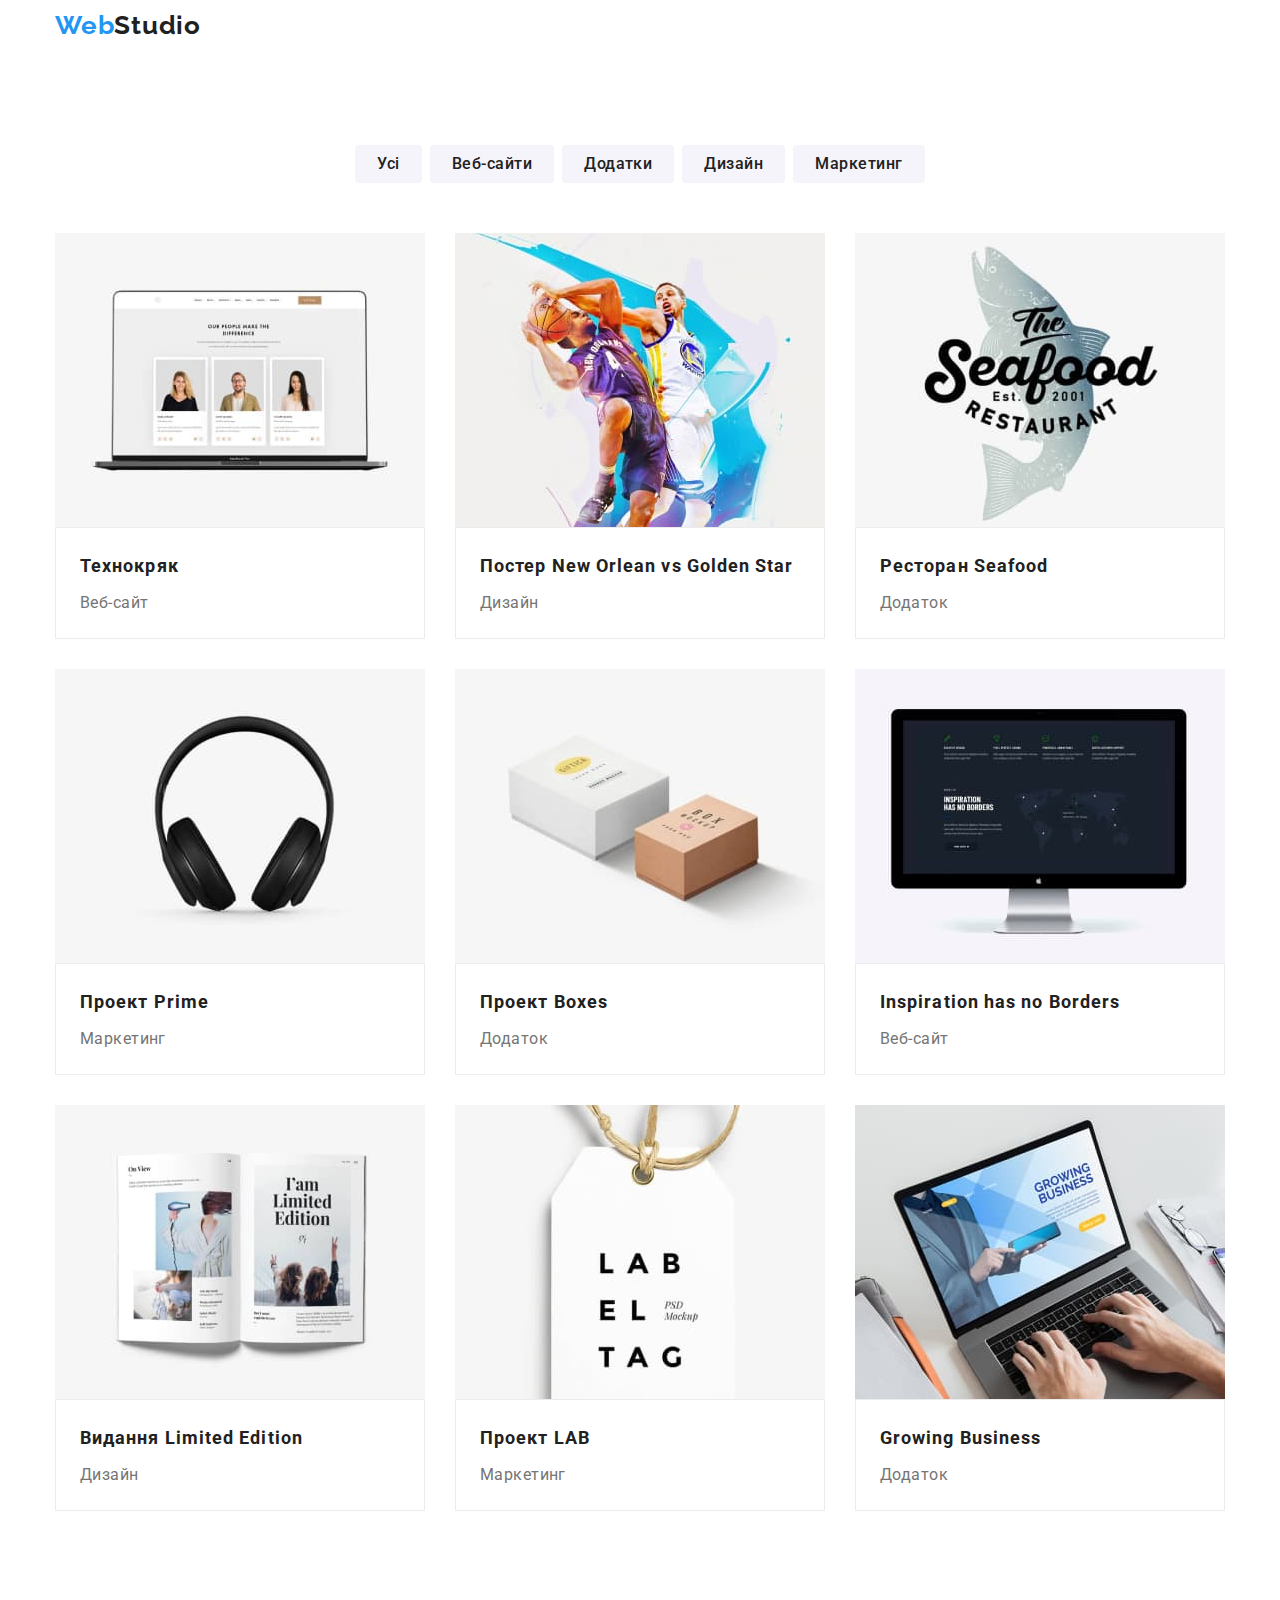
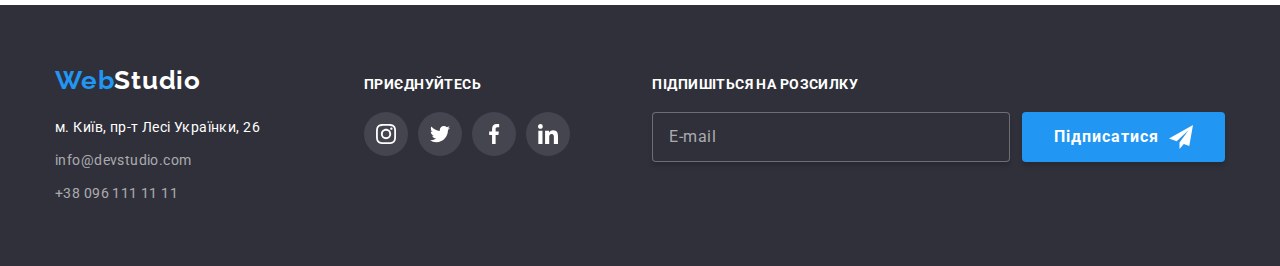
==== portfolio.html @ d9fe5621 "test" ====
<!DOCTYPE html>
<html lang="uk">
<head>
    <meta charset="UTF-8">
    <meta http-equiv="X-UA-Compatible" content="IE=edge">
    <meta name="viewport" content="width=device-width, initial-scale=1.0">
    <title>Портфоліо</title>
    <link rel="stylesheet" href="https://cdn.jsdelivr.net/npm/modern-normalize@1.1.0/modern-normalize.min.css">
    <link rel="preconnect" href="https://fonts.googleapis.com">
    <link rel="preconnect" href="https://fonts.gstatic.com" crossorigin>
    <link href="https://fonts.googleapis.com/css2?family=Raleway:wght@700&family=Roboto:wght@400;500;700;900&display=swap" rel="stylesheet">
    <link rel="stylesheet" href="./css/main.min.css">
</head>
<body>

    <!-- HEADER SECTION -->

    <header class="page-header">
        <div class="container page-header__container">
            <nav class="page-nav">
            
                <!-- logo -->
            
                <a href="./index.html" class="logo link"><span class="web-logo">Web</span>Studio</a>
            
                <!-- navigation menu list -->

                <ul class="menu list">
                    <li class="menu__item">
                        <a class="menu__link link" href="./index.html">Студія</a>
                    </li>
                    <li class="menu__item">
                        <a class="menu__link menu__link_current link" href="./portfolio.html">Портфоліо</a>
                    </li>
                    <li class="menu__item">
                        <a class="menu__link link"  href="#contacts">Контакти</a>
                    </li>
                </ul>
            </nav>

            <!-- navigation contact list -->

            <ul class="contacts list text">
                <li class="contacts__item">
                    <a class="contacts__link link" href="mailto:info@devstudio.com">
                        <svg aria-label="Конверт" class="icons-header" width="16px" height="12px">
                            <use href="./images/icons.svg#icon-envelope"></use>
                        </svg>
                        info@devstudio.com
                    </a>
                </li>
                <li class="contacts__item">
                    <a class="contacts__link link" href="tel:+380961111111">
                        <svg aria-label="Смартфон" class="icons-header" width="10px" height="16px">
                            <use href="./images/icons.svg#icon-smartphone"></use>
                        </svg>
                        +38 096 111 11 11
                    </a>
                </li>
            </ul>
        </div>
    </header>
    
    <!-- MAIN SECTION -->

    <main>

        <!-- portfolio section -->

        <section class="section">
            <div class="container">
                <h1 class="visually-hidden">Заголовок</h1>

                <!-- button navigation -->

                <ul class="filter-button-list list">
                    <li class="filter-button-item">
                        <button type="button" class="filter-button">Усі</button>
                    </li>
                    <li class="filter-button-item">
                        <button type="button" class="filter-button">Веб-сайти</button>
                    </li>
                    <li class="filter-button-item">
                        <button type="button" class="filter-button">Додатки</button>
                    </li>
                    <li class="filter-button-item">
                        <button type="button" class="filter-button">Дизайн</button>
                    </li>
                    <li class="filter-button-item">
                        <button type="button" class="filter-button">Маркетинг</button>
                    </li>
                </ul>

                <!-- project section -->

                <ul class="portfolio-card-list list">
                    <li class="portfolio-card__items">
                        <a href="#" class="portfolio-card__link link">     
                            <div class="portfolio__overlay">
                                <img
                                    src="./images/techno.jpg"
                                    alt="Відкритий ноутбук"
                                    width="370">
                                <p class="overlay__text">
                                    Ресурс пропонує комплексні пропозиції 
                                    з різним рівнем функціоналу та сервісів. 
                                    Все це дозволить відвідувачу отримати вичерпні 
                                    відомості про компанію чи приватну особу.
                                </p>
                            </div>
                            <div class="portfolio-card__info">
                                <h2 class="portfolio-card__title">Технокряк</h2>
                                <p class="portfolio-card__text">Веб-сайт</p>
                            </div>
                        </a>
                    </li>

                    <li class="portfolio-card__items">
                        <a href="#" class="portfolio-card__link link">
                            <div class="portfolio__overlay">
                                <img
                                    src="./images/two_players.jpg"
                                    alt="Два баскетболісти на постері"
                                    width="370">
                                <p class="overlay__text">
                                    Ресурс пропонує комплексні пропозиції 
                                    з різним рівнем функціоналу та сервісів. 
                                    Все це дозволить відвідувачу отримати вичерпні 
                                    відомості про компанію чи приватну особу.
                                </p>
                            </div>
                            <div class="portfolio-card__info">
                                <h2 class="portfolio-card__title">Постер New Orlean vs Golden Star</h2>
                                <p class="portfolio-card__text">Дизайн</p>
                            </div>
                        </a>
                    </li>

                    <li class="portfolio-card__items">
                        
                        <a href="#" class="portfolio-card__link link">
                            <div class="portfolio__overlay">
                                <img
                                    src="./images/seafood.jpg"
                                    alt="Логотип ресторану"
                                    width="370">
                                <p class="overlay__text">
                                    Ресурс пропонує комплексні пропозиції 
                                    з різним рівнем функціоналу та сервісів. 
                                    Все це дозволить відвідувачу отримати вичерпні 
                                    відомості про компанію чи приватну особу.
                                </p>
                            </div>
                            <div class="portfolio-card__info">
                                <h2 class="portfolio-card__title">Ресторан Seafood</h2>
                                <p class="portfolio-card__text">Додаток</p>
                            </div>
                        </a>
                    </li>

                    <li class="portfolio-card__items">
                        <a href="#" class="portfolio-card__link link">
                            <div class="portfolio__overlay">
                                <img
                                    src="./images/headphones.jpg"
                                    alt="Навушники"
                                    width="370">
                                <p class="overlay__text">
                                    Ресурс пропонує комплексні пропозиції 
                                    з різним рівнем функціоналу та сервісів. 
                                    Все це дозволить відвідувачу отримати вичерпні 
                                    відомості про компанію чи приватну особу.
                                </p>
                            </div>
                            <div class="portfolio-card__info">
                                <h2 class="portfolio-card__title">Проект Prime</h2>
                                <p class="portfolio-card__text">Маркетинг</p>
                            </div>
                        </a>
                    </li>

                    <li class="portfolio-card__items">
                        <a href="#" class="portfolio-card__link link">
                            <div class="portfolio__overlay">
                                <img
                                    src="./images/boxes.jpg"
                                    alt="Дві коробки"
                                    width="370">
                                <p class="overlay__text">
                                    Ресурс пропонує комплексні пропозиції 
                                    з різним рівнем функціоналу та сервісів. 
                                    Все це дозволить відвідувачу отримати вичерпні 
                                    відомості про компанію чи приватну особу.
                                </p>
                            </div>
                            <div class="portfolio-card__info">
                                <h2 class="portfolio-card__title">Проект Boxes</h2>
                                <p class="portfolio-card__text">Додаток</p>
                            </div>
                        </a>
                    </li>

                    <li class="portfolio-card__items">
                        <a href="#" class="portfolio-card__link link">
                            <div class="portfolio__overlay">
                                <img
                                    src="./images/display.jpg"
                                    alt="Монітор"
                                    width="370">
                                <p class="overlay__text">
                                    Ресурс пропонує комплексні пропозиції 
                                    з різним рівнем функціоналу та сервісів. 
                                    Все це дозволить відвідувачу отримати вичерпні 
                                    відомості про компанію чи приватну особу.
                                </p>
                            </div>
                            <div class="portfolio-card__info">
                                <h2 class="portfolio-card__title">Inspiration has no Borders</h2>
                                <p class="portfolio-card__text">Веб-сайт</p>                                
                            </div>
                        </a>
                    </li>

                    <li class="portfolio-card__items">
                        <a href="#" class="portfolio-card__link link">
                            <div class="portfolio__overlay">
                                <img
                                    src="./images/magazine.jpg"
                                    alt="Відкрити журнал"
                                    width="370">
                                <p class="overlay__text">
                                    Ресурс пропонує комплексні пропозиції 
                                    з різним рівнем функціоналу та сервісів. 
                                    Все це дозволить відвідувачу отримати вичерпні 
                                    відомості про компанію чи приватну особу.
                                </p>
                            </div>
                            <div class="portfolio-card__info">
                                <h2 class="portfolio-card__title">Видання Limited Edition</h2>
                                <p class="portfolio-card__text">Дизайн</p>
                            </div>
                        </a>
                    </li>

                    <li class="portfolio-card__items">
                        <a href="#" class="portfolio-card__link link">
                            <div class="portfolio__overlay">
                                <img
                                    src="./images/label.jpg"
                                    alt="Бирка"
                                    width="370">
                                <p class="overlay__text">
                                    Ресурс пропонує комплексні пропозиції 
                                    з різним рівнем функціоналу та сервісів. 
                                    Все це дозволить відвідувачу отримати вичерпні 
                                    відомості про компанію чи приватну особу.
                                </p>
                            </div>
                            <div class="portfolio-card__info">
                                <h2 class="portfolio-card__title">Проект LAB</h2>
                                <p class="portfolio-card__text">Маркетинг</p>
                            </div>
                        </a>
                    </li>

                    <li class="portfolio-card__items">
                        <a href="#" class="portfolio-card__link link">
                            <div class="portfolio__overlay">
                                <img
                                    src="./images/growing_business.jpg"
                                    alt="Користувач набирає щось на ноутбуці"
                                    width="370">
                                <p class="overlay__text">
                                    Ресурс пропонує комплексні пропозиції 
                                    з різним рівнем функціоналу та сервісів. 
                                    Все це дозволить відвідувачу отримати вичерпні 
                                    відомості про компанію чи приватну особу.
                                </p>
                            </div>
                            <div class="portfolio-card__info">
                                <h2 class="portfolio-card__title">Growing Business</h2>
                                <p class="portfolio-card__text">Додаток</p>
                            </div>
                        </a>
                    </li>
                </ul>
            </div>
        </section>
    </main>

    <!-- FOOTER SECTION -->

    <footer class="page-footer text">
        
        <div class="container footer-flex">
        
            <div class="footer-logo">
                    <a href="./index.html" class="logo link"><span class="web-logo">Web</span>Studio</a>

                    <address id="contacts" class="contacts-footer">
                        <ul class="contacts-footer__list list text">
                            <li class="contacts-footer__item">
                                <a class="contacts-footer__link link address" href="https://goo.gl/maps/CPtrU1FHBa2aNyZL9" target="_blank" >м. Київ, пр-т Лесі Українки, 26</a>
                            </li>
                            <li class="contacts-footer__item">
                                <a class="contacts-footer__link link mail" href="mailto:info@devstudio.com">info@devstudio.com</a>
                            </li>
                            <li class="contacts-footer__item">
                                <a class="contacts-footer__link link phone" href="tel:+380961111111">+38 096 111 11 11</a>
                            </li>
                        </ul>
                    </address>
            </div>

            <div class="footer-social-block"> 
                <p class="social-link__title">ПРИЄДНУЙТЕСЬ</p>
                <ul class="footer-social__list list">
                    <li class="footer-contact__item">
                        <a href="" class="footer-contact__link">
                            <svg aria-label="Посилання на інстаграм" class="footer-contact__icon" width="20px" height="20px">
                                <use href="./images/icons.svg#icon-instagram"></use>
                            </svg>
                        </a>
                    </li>
                    <li class="footer-contact__item">
                        <a href="" class="footer-contact__link">
                            <svg ari-label="Посилання на твітер" class="footer-contact__icon" width="20px" height="20px">
                                    <use href="./images/icons.svg#icon-twitter"></use>
                                </svg>
                        </a>
                    </li>
                    <li class="footer-contact__item">
                        <a href="" class="footer-contact__link">
                            <svg aria-label="Посилання на фейсбук" class="footer-contact__icon" width="20px" height="20px">
                                <use href="./images/icons.svg#icon-facebook"></use>
                            </svg>
                        </a>
                    </li>
                    <li class="footer-contact__item">
                        <a href="" class="footer-contact__link">
                            <svg aria-label="Посилання на лінкедін" class="footer-contact__icon" width="20px" height="20px">
                                <use href="./images/icons.svg#icon-linkedin"></use>
                            </svg>
                        </a>
                    </li>
                </ul>
            </div>

            <div class="footer-subscribe-block">
                <p class="subscribe__title">Підпишіться на розсилку</p>

                <form class="footer-form">
                    <label class="subscribe-field">
                        <input 
                            type="email"
                            placeholder="E-mail"
                            class="subscribe-form" 
                            name="user-email" required
                        />
                    </label>
                    <button type="submit" class="subscribe-button button">
                        Підписатися
                        <svg aria-label="Лист-літак для підписки" class="subscribe-letter-icon" width="24px" height="24px">
                            <use href="./images/icons.svg#icon-letter-plane"></use>
                        </svg>
                    </button>
                </form>

            </div>
        </div>
    </footer>
</body>
</html>
---- css/main.min.css ----
:root{--primary-font: "Roboto", sans-serif;--secondary-font: "Raleway", sans-serif;--primary-title-color: #212121;--primary-text-color: #757575;--accent-color: #2196F3;--accent-second-color: #188CE8;--primary-bgc-color: #fff;--primary-body-color: #000;--section-bcg-color: #2F303A;--portfolio-btn-grey-color: #F5F4FA;--footer-contacts-color: rgba(255, 255, 255, 0.6);--footer-elipse-color: rgba(255, 255, 255, 0.1);--primary-border: 1px solid #ECECEC;--fill-social-icon: #AFB1B8;--hero-bgc:#C4C4C4}.visually-hidden{position:absolute;white-space:nowrap;width:1px;height:1px;overflow:hidden;border:0;padding:0;clip:rect(0 0 0 0);clip-path:inset(50%);margin:-1px}h1,h2,h3,h4,h5,h6,p{margin-top:0;margin-bottom:0}ul{margin-top:0;margin-bottom:0;padding-left:0}*{box-sizing:border-box}.list{list-style:none;padding-left:0}.link{text-decoration:none}body{color:var(--primary-body-color);background-color:var(--primary-bgc-color);font-family:var(--primary-font);font-size:14px;letter-spacing:.03em}img{display:block;max-width:100%;height:auto}button{display:block;font-family:inherit;cursor:pointer;border:none;border-radius:4px}.section{padding-top:94px;padding-bottom:94px}.section-title{font-size:36px;font-weight:700;line-height:1.1666666667;color:var(--primary-title-color);text-align:center;margin-bottom:50px;letter-spacing:.03em}.section-list{display:flex;column-gap:30px}.container{padding-left:15px;padding-right:15px}@media screen and (min-width: 480px){.container{width:480px;margin-left:auto;margin-right:auto}}@media screen and (min-width: 768px){.container{width:768px}}@media screen and (min-width: 1200px){.container{width:1200px}}.modal{position:absolute;top:50%;left:50%;padding:40px;transform:translate(-50%, -50%);width:528px;height:581px;background:var(--primary-bgc-color);box-shadow:0px 1px 3px rgba(0,0,0,.12),0px 1px 1px rgba(0,0,0,.14),0px 2px 1px rgba(0,0,0,.2);border-radius:4px}.modal-submit-button{font-size:16px;font-weight:700;line-height:1.875;background-color:var(--accent-color);color:var(--primary-bgc-color);align-items:center;text-align:center;letter-spacing:.06em;padding:10px 52px;box-shadow:0px 4px 4px rgba(0,0,0,.15);border-radius:4px;transition-property:background-color,color;transition-duration:250ms;transition-timing-function:cubic-bezier(0.4, 0, 0.2, 1)}.modal-submit-button:hover,.modal-submit-button:focus,.modal-submit-button:active{background-color:var(--accent-second-color);color:var(--primary-bgc-color)}.modal-close-button{display:flex;align-items:center;justify-content:center;border-radius:50%;position:absolute;top:8px;right:8px;width:30px;height:30px;background-color:var(--primary-bgc-color);border:1px solid rgba(0,0,0,.1);padding:0}.modal-close__icon{transition-property:fill;transition-duration:250ms;transition-timing-function:cubic-bezier(0.4, 0, 0.2, 1)}.modal-close__icon:hover,.modal-close__icon:focus{fill:var(--accent-color)}.modal-form{display:flex;flex-direction:column}.modal-form-title{font-size:20px;font-weight:700;line-height:1.15;text-align:center;letter-spacing:.03em;color:var(--primary-title-color);margin-bottom:12px}.form-field__input{width:100%;height:40px;border:1px solid rgba(33,33,33,.2);border-radius:4px;padding-left:42px;transition-property:border-color;transition-duration:250ms;transition-timing-function:cubic-bezier(0.4, 0, 0.2, 1)}.form-field__input:focus{outline:none;border-color:var(--accent-color)}.form-block{margin-bottom:10px}.comment-block{margin-bottom:20px}.comment-field__input{padding:12px 16px;width:100%;height:120px;border:1px solid rgba(33,33,33,.2);border-radius:4px;transition-property:border-color;transition-duration:250ms;transition-timing-function:cubic-bezier(0.4, 0, 0.2, 1);resize:none}.comment-field__input::placeholder{font-size:12px;font-weight:400;line-height:1.1666666667;letter-spacing:.01em;color:rgba(117,117,117,.5)}.comment-field__input:focus{outline:none;border-color:var(--accent-color)}.form-field__title{font-size:12px;font-weight:400;line-height:1.1666666667;display:block;margin-bottom:4px;letter-spacing:.01em;color:var(--primary-text-color)}.form-field__icon{position:absolute;top:50%;left:12px;transform:translateY(-50%);color:var(--primary-title-color);transition-duration:250ms;transition-timing-function:cubic-bezier(0.4, 0, 0.2, 1)}.form-field__input:focus+.form-field__icon{fill:var(--accent-color)}.checkbox-block{display:flex;align-items:center;margin-bottom:30px;justify-content:center}.modal-form__field{display:block;position:relative;transition-property:fill;transition-duration:250ms;transition-timing-function:cubic-bezier(0.4, 0, 0.2, 1)}.checkbox-active{border:2px solid var(--primary-title-color);border-radius:3px;cursor:pointer;fill:rgba(0,0,0,0);margin-right:7px}.checkbox-form__area:focus+.checkbox-active{box-shadow:0 0 0 1px var(--primary-body-color);transition-duration:250ms;transition-timing-function:cubic-bezier(0.4, 0, 0.2, 1)}.checkbox-form__area:checked+.checkbox-active .checkbox-active__icon{display:block}.checkbox-form__area:checked+.checkbox-active{border:none}.checkbox-active__icon{display:none}.modal-rules__link{color:var(--accent-color)}.modal-rules__text{font-size:14px;font-weight:400;line-height:1.7142857143;letter-spacing:.03em;color:var(--primary-text-color)}.logo{font-size:26px;font-weight:700;line-height:1.1923076923;font-family:var(--secondary-font);letter-spacing:.03em;margin-right:93px;color:var(--primary-title-color)}.web-logo{color:var(--accent-color)}.footer-logo{margin-right:70px}.backdrop{position:fixed;top:0;left:0;z-index:100;width:100%;height:100%;background-color:rgba(0,0,0,.2);transition-property:opacity,visibility;transition-duration:250ms;transition-timing-function:cubic-bezier(0.4, 0, 0.2, 1)}.backdrop.is-hidden{opacity:0;visibility:hidden;pointer-events:none}.subscribe__title{font-size:14px;font-weight:700;line-height:1.1428571429;letter-spacing:.03em;text-transform:uppercase;margin-bottom:20px}.footer-form{display:flex;align-items:center;justify-content:center;gap:12px}.subscribe-form{width:358px;height:50px;padding-left:16px;color:var(--footer-contacts-color);background-color:var(--section-bcg-color);border:1px solid rgba(255,255,255,.3);border-radius:4px;box-shadow:0px 4px 4px 0px rgba(0,0,0,.15);transition-property:border-color;transition-duration:250ms;transition-timing-function:cubic-bezier(0.4, 0, 0.2, 1)}.subscribe-form::placeholder{font-weight:400;font-size:16px;line-height:20px;letter-spacing:.03em;color:var(--footer-contacts-color)}.subscribe-form:focus{outline:none;border-color:var(--accent-color)}.subscribe-button{font-size:16px;font-weight:700;line-height:1.875;display:flex;align-items:center;justify-content:center;gap:10px;background-color:var(--accent-color);color:var(--primary-bgc-color);align-items:center;text-align:center;letter-spacing:.06em;padding:10px 32px;box-shadow:0px 4px 4px rgba(0,0,0,.15);border-radius:4px;transition-property:background-color,color;transition-duration:250ms;transition-timing-function:cubic-bezier(0.4, 0, 0.2, 1)}.subscribe-button:hover,.subscribe-button:focus,.subscribe-button:active{background-color:var(--accent-second-color);color:var(--primary-bgc-color)}.mobile-menu{position:fixed;top:0;left:0;z-index:100;width:100%;height:100%;background-color:var(--primary-bgc-color);opacity:0;visibility:hidden;pointer-events:none;transition-property:opacity,visibility;transition-duration:250ms;transition-timing-function:cubic-bezier(0.4, 0, 0.2, 1)}.mobile-menu__container{position:relative;padding-left:40px}.mobile-menu-nav{padding-top:48px}.mobile-menu-nav__link{font-size:40px;font-weight:500;line-height:1.175;letter-spacing:.02em;color:var(--primary-title-color)}.mobile-menu-nav__link:hover,.mobile-menu-nav__link:focus{color:var(--accent-color)}.mobile-menu-nav__item{margin-bottom:32px}.mobile-menu-nav__item:last-child{margin-bottom:0}.mobile-menu.is-open{opacity:1;visibility:visible;pointer-events:auto}.mobile-menu__close-button{position:absolute;right:15px;top:10px;border:0;background-color:rgba(0,0,0,0);line-height:0;padding:0}.mobile-menu__close-icon{fill: var(--accent-color);}.mobile-menu__close-icon:hover,.mobile-menu__close-icon:focus{color:var(--accent-color)}.page-header{padding:10px 0 10px 0}.menu{display:none}.contacts{display:none}.mobile-menu-button{border:none;background-color:rgba(0,0,0,0);padding:0;line-height:0}.page-header__container{display:flex;justify-content:space-between;align-items:center}.hero{background-color:var(--hero-bgc);padding-top:200px;padding-bottom:200px;background-image:linear-gradient(rgba(47, 48, 58, 0.4), rgba(47, 48, 58, 0.4)),url(../images/background-image-hero.jpg);background-size:cover;max-width:1600px;height:600px;margin:0 auto;background-position:center}.hero-title{font-size:44px;font-weight:900;line-height:1.3636363636;color:var(--primary-bgc-color);text-align:center;letter-spacing:.06em;text-transform:uppercase;margin-bottom:30px;width:696px;margin-left:auto;margin-right:auto}.button-studio{font-size:16px;font-weight:700;line-height:1.875;background-color:var(--accent-color);color:var(--primary-bgc-color);align-items:center;text-align:center;letter-spacing:.06em;padding:10px 32px;transition-property:background-color,color;transition-duration:250ms;transition-timing-function:cubic-bezier(0.4, 0, 0.2, 1)}.button-studio:hover,.button-studio:focus,.button-studio:active{background-color:var(--accent-second-color);color:var(--primary-bgc-color)}.advanteges__block{display:flex;justify-content:center;align-items:center;height:120px;width:100%;background-color:var(--portfolio-btn-grey-color);border-radius:4px;margin-bottom:30px}.advanteges-list{display:flex}.advanteges-list .advanteges__title{font-size:14px;font-weight:700;line-height:1.1428571429;column-gap:30px;color:var(--primary-title-color);text-transform:uppercase;margin-bottom:10px}.advanteges-list .advanteges__text{color:var(--primary-text-color);line-height:1.71}.advanteges-list__items{flex-basis:calc((100% - 90px)/4)}.advanteges-list__items:not(:last-child){margin-right:30px}.advanteges__icon{width:70px;height:70px}.team{background-color:var(--portfolio-btn-grey-color)}.team__card{background-color:var(--primary-bgc-color);box-shadow:0px 1px 3px rgba(0,0,0,.12),0px 1px 1px rgba(0,0,0,.14),0px 2px 1px rgba(0,0,0,.2);border-radius:0px 0px 4px 4px}.team__name{font-size:16px;font-weight:500;line-height:1.1875;color:var(--primary-title-color);text-align:center;margin-bottom:10px}.team__position{font-size:16px;font-weight:400;line-height:1.1875;color:var(--primary-text-color);text-align:center;margin-bottom:16px}.team__info{padding-top:30px;padding-bottom:30px}.social-list__icon{fill:currentColor}.social-list{display:flex;justify-content:center;align-items:center;column-gap:10px}.social-list__link{display:flex;justify-content:center;align-items:center;width:44px;height:44px;border-radius:50%;color:var(--fill-social-icon);transition-property:background-color,color;transition-duration:250ms;transition-timing-function:cubic-bezier(0.4, 0, 0.2, 1)}.social-list__link:hover,.social-list__link:focus{background-color:var(--accent-color);color:var(--primary-bgc-color)}.client-list{display:flex;justify-content:center;align-items:center;column-gap:30px}.client__link{display:flex;justify-content:center;align-items:center;border:1px solid currentColor;width:170px;height:92px;border-radius:4px;color:var(--fill-social-icon);transition-property:color;transition-duration:250ms;transition-timing-function:cubic-bezier(0.4, 0, 0.2, 1)}.client__link:hover,.client__link:focus{color:var(--accent-color)}.client__icon{fill:currentColor}.page-footer{padding-top:60px;padding-bottom:60px}.page-footer,.page-footer .link{background-color:var(--section-bcg-color);color:var(--primary-bgc-color);font-style:normal;flex-direction:column;transition-property:color;transition-duration:250ms;transition-timing-function:cubic-bezier(0.4, 0, 0.2, 1)}.page-footer .contacts-footer__link.mail,.page-footer .contacts-footer__link.phone,.page-footer .link .contacts-footer__link.mail,.page-footer .link .contacts-footer__link.phone{color:var(--footer-contacts-color)}.contacts-footer__list .link:hover,.contacts-footer__list .link:focus{color:var(--accent-color)}.contacts-footer__item{font-family:var(--primary-font);font-size:14px;line-height:1.71}.contacts-footer__item:not(:last-child){margin-bottom:9px}.contacts-footer{margin-top:20px}.footer-social__list{display:flex;column-gap:10px}.footer-contact__link{display:flex;justify-content:center;align-items:center;width:44px;height:44px;border-radius:50%;background-color:var(--footer-elipse-color);color:var(--primary-bgc-color);transition-property:background-color;transition-duration:250ms;transition-timing-function:cubic-bezier(0.4, 0, 0.2, 1)}.footer-contact__link:hover,.footer-contact__link:focus{background-color:var(--accent-color)}.footer-contact__icon{fill:currentColor}.footer-flex{display:flex;align-items:baseline}.footer-social-block{margin-right:auto}.social-link__title{font-size:14px;font-weight:700;line-height:1.1428571429;margin-bottom:20px}.portfolio-card-list{display:flex;flex-wrap:wrap;gap:30px}.portfolio-card-list .portfolio-card__title{font-size:18px;font-weight:700;line-height:2;color:var(--primary-title-color);letter-spacing:.06em;margin-bottom:4px}.portfolio-card-list .portfolio-card__text{color:var(--primary-text-color);font-size:16px;line-height:1.87}.portfolio-card__info{padding:20px 24px;border:var(--primary-border);border-top:2 solid rgba(0,0,0,0)}.portfolio-card__link{display:block}.portfolio-card__link:hover,.portfolio-card__link:focus{box-shadow:0px 1px 1px rgba(0,0,0,.12),0px 4px 4px rgba(0,0,0,.06),1px 4px 6px rgba(0,0,0,.16)}.portfolio-card__link:hover .overlay__text,.portfolio-card__link:focus .overlay__text{transform:translate(0%)}.portfolio-card__link:hover .portfolio__overlay,.portfolio-card__link:focus .portfolio__overlay{box-shadow:0px 4px 4px rgba(0,0,0,.25)}.portfolio__overlay{position:relative;overflow:hidden}.overlay__text{font-size:18px;font-weight:400;line-height:1.5555555556;position:absolute;left:0;top:0;width:100%;height:100%;background-color:rgba(33,150,243,.9);color:var(--primary-bgc-color);letter-spacing:.03em;padding:63px 24px;overflow:auto;transform:translateY(100%);transition-property:transform,box-shadow;transition-duration:250ms;transition-timing-function:cubic-bezier(0.4, 0, 0.2, 1)}.filter-button{font-size:16px;font-weight:500;line-height:1.625;background-color:var(--portfolio-btn-grey-color);color:var(--primary-title-color);text-align:center;letter-spacing:.03em;padding:6px 22px;transition-property:color,background-color,box-shadow;transition-duration:250ms;transition-timing-function:cubic-bezier(0.4, 0, 0.2, 1)}.filter-button:hover,.filter-button:focus{color:var(--primary-bgc-color);background-color:var(--accent-second-color);box-shadow:0px 3px 1px rgba(0,0,0,.1),0px 1px 2px rgba(0,0,0,.08),0px 2px 2px rgba(0,0,0,.12)}.filter-button-list{display:flex;justify-content:center;margin-bottom:50px}.filter-button-item{margin-right:8px}.filter-button-item:last-child{margin-right:0}.services{padding-bottom:94px}.services-block{position:relative}.services-block__overlay{font-size:14px;font-weight:700;line-height:1.1428571429;display:flex;align-items:center;justify-content:center;position:absolute;bottom:0;width:100%;height:70px;text-transform:uppercase;color:var(--primary-bgc-color);background-color:rgba(47,48,58,.8)}/*# sourceMappingURL=main.min.css.map */
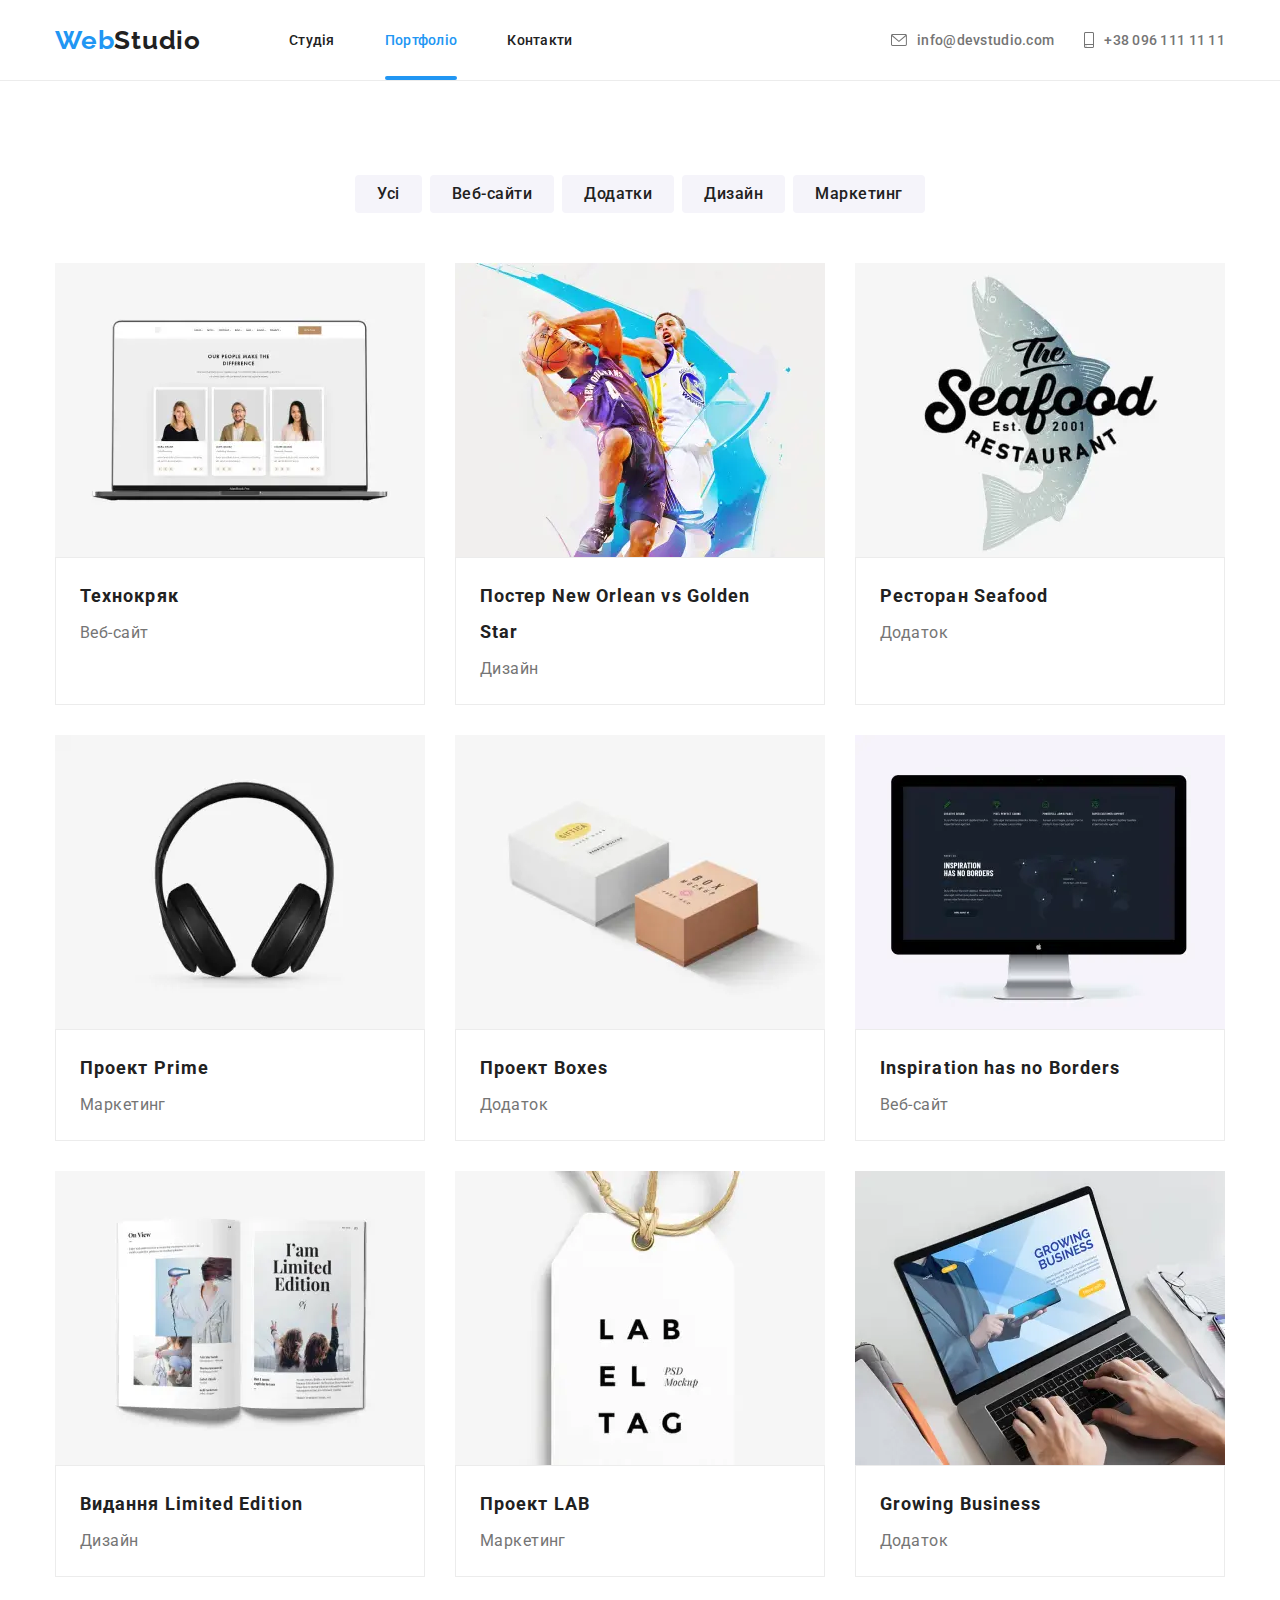
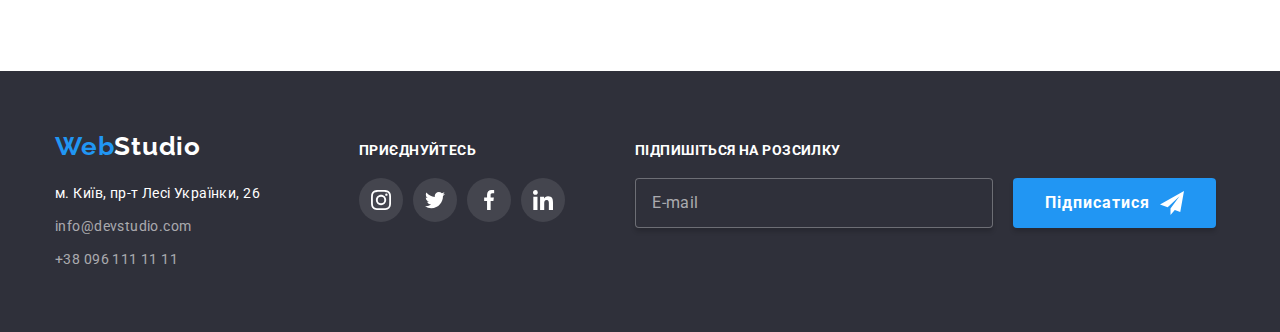
==== commit a006c953: "hw-08" ====
--- a/portfolio.html
+++ b/portfolio.html
@@ -37,6 +37,12 @@
                     </li>
                 </ul>
             </nav>
+
+            <button type="button" class="mobile-menu-button" data-menu-open>
+                <svg aria-label="Кнопка випадаючого меню" class="mobile-menu-button__icon" width="40px" height="40px">
+                    <use href="./images/icons.svg#icon-burger-menu"></use>
+                </svg>
+            </button>
 
             <!-- navigation contact list -->
 
@@ -59,6 +65,56 @@
                 </li>
             </ul>
         </div>
+
+        <div class="mobile-menu" data-menu>
+            <div class="container mobile-menu__container">
+                <button class="mobile-menu__close-button" data-menu-close>
+                    <svg aria-label="Кнопка закриття меню" class="mobile-menu__close-icon" width="40px" height="40px">
+                        <use href="./images/icons.svg#icon-close"></use>
+                    </svg>
+                </button>
+                <div class="mobile-menu-nav">
+                    <ul class="mobile-menu-nav__list list">
+                        <li class="mobile-menu-nav__item">
+                            <a class="mobile-menu-nav__link link" href="./index.html">Студія</a>
+                        </li>
+                        <li class="mobile-menu-nav__item">
+                            <a class="mobile-menu-nav__link link" href="./portfolio.html">Портфоліо</a>
+                        </li>
+                        <li class="mobile-menu-nav__item">
+                            <a class=" mobile-menu-nav__link link" href="#contacts">Контакти</a>
+                        </li>
+                    </ul>
+                </div>
+                <div class="mobile-menu-contacts">
+                    <ul class="mobile-menu-contacts__list list">
+                        <li class="mobile-menu-contacts__item">
+                            <a class="mobile-menu-contacts__phone link" href="tel:+380961111111">+38 096 111 11 11</a>
+                        </li>
+                        <li class="mobile-menu-contacts__item">
+                            <a class=" mobile-menu-contacts__mail link" href="mailto:info@devstudio.com">info@devstudio.com</a>
+                        </li>
+                    </ul>
+                </div>
+                <div class="mobile-menu-social">
+                    <ul class="mobile-menu-social__list list">
+                        <li class="mobile-menu-social__item">
+                            <a href="" class="mobile-menu-social__link link line">Instagram</a>
+                        </li>
+                        <li class="mobile-menu-social__item">
+                            <a href="" class="mobile-menu-social__link link line">Twitter</a>
+                        </li>
+                        <li class="mobile-menu-social__item">
+                            <a href="" class="mobile-menu-social__link link line">Facebook</a>
+                        </li>
+                        <li class="mobile-menu-social__item">
+                            <a href="" class="mobile-menu-social__link link">LinkedIn</a>
+                        </li>
+                    </ul>
+                </div>
+            </div>
+        </div>
+
     </header>
     
     <!-- MAIN SECTION -->
@@ -97,10 +153,40 @@
                     <li class="portfolio-card__items">
                         <a href="#" class="portfolio-card__link link">     
                             <div class="portfolio__overlay">
-                                <img
-                                    src="./images/techno.jpg"
-                                    alt="Відкритий ноутбук"
-                                    width="370">
+                                <picture>
+                                    <source
+                                        srcset="./images/desktop-images/techno-desktop.webp 1x, ././images/desktop-images/techno-desktop@2x.webp 2x"
+                                        media="(min-width: 1200px)"
+                                        type="image/webp"
+                                    />
+                                    <source
+                                        srcset="./images/desktop-images/techno-desktop.jpg 1x, ././images/desktop-images/techno-desktop@2x.jpg 2x"
+                                        media="(min-width: 1200px)"
+                                    />
+
+                                    <source
+                                        srcset="./images/tablet-images/techno-tablet.webp 1x, ././images/tablet-images/techno-tablet@2x.webp 2x"
+                                        media="(min-width: 768px)"
+                                        type="image/webp"
+                                    />
+                                    <source
+                                        srcset="./images/tablet-images/techno-tablet.jpg 1x, ././images/tablet-images/techno-tablet@2x.jpg 2x"
+                                        media="(min-width: 768px)"
+                                    />
+
+                                    <source
+                                        srcset="./images/mobile-images/techno-mobile.webp 1x, ././images/mobile-images/techno-mobile@2x.webp 2x"
+                                        media="(max-width: 767px)"
+                                        type="image/webp"
+                                    />
+                                    <source
+                                        srcset="./images/mobile-images/techno-mobile.jpg 1x, ././images/mobile-images/techno-mobile@2x.jpg 2x"
+                                        media="(max-width: 767px)"
+                                    />
+
+                                    <img src="./images/techno.jpg" alt="Відкритий ноутбук" />    
+                                </picture>
+
                                 <p class="overlay__text">
                                     Ресурс пропонує комплексні пропозиції 
                                     з різним рівнем функціоналу та сервісів. 
@@ -118,10 +204,40 @@
                     <li class="portfolio-card__items">
                         <a href="#" class="portfolio-card__link link">
                             <div class="portfolio__overlay">
-                                <img
-                                    src="./images/two_players.jpg"
-                                    alt="Два баскетболісти на постері"
-                                    width="370">
+                                <picture>
+                                    <source
+                                        srcset="./images/desktop-images/two_players-desktop.webp 1x, ././images/desktop-images/two_players-desktop@2x.webp 2x"
+                                        media="(min-width: 1200px)"
+                                        type="image/webp"
+                                    />
+                                    <source
+                                        srcset="./images/desktop-images/two_players-desktop.jpg 1x, ././images/desktop-images/two_players-desktop@2x.jpg 2x"
+                                        media="(min-width: 1200px)"
+                                    />
+
+                                    <source
+                                        srcset="./images/tablet-images/two_players-tablet.webp 1x, ././images/tablet-images/two_players-tablet@2x.webp 2x"
+                                        media="(min-width: 768px)"
+                                        type="image/webp"
+                                    />
+                                    <source
+                                        srcset="./images/tablet-images/two_players-tablet.jpg 1x, ././images/tablet-images/two_players-tablet@2x.jpg 2x"
+                                        media="(min-width: 768px)"
+                                    />
+
+                                    <source
+                                        srcset="./images/mobile-images/two_players-mobile.webp 1x, ././images/mobile-images/two_players-mobile@2x.webp 2x"
+                                        media="(max-width: 767px)"
+                                        type="image/webp"
+                                    />
+                                    <source
+                                        srcset="./images/mobile-images/two_players-mobile.jpg 1x, ././images/mobile-images/two_players-mobile@2x.jpg 2x"
+                                        media="(max-width: 767px)"
+                                    />
+
+                                    <img src="./images/two_players.jpg" alt="Два баскетболісти на постері" />    
+                                </picture>
+                                
                                 <p class="overlay__text">
                                     Ресурс пропонує комплексні пропозиції 
                                     з різним рівнем функціоналу та сервісів. 
@@ -140,10 +256,40 @@
                         
                         <a href="#" class="portfolio-card__link link">
                             <div class="portfolio__overlay">
-                                <img
-                                    src="./images/seafood.jpg"
-                                    alt="Логотип ресторану"
-                                    width="370">
+                                <picture>
+                                    <source
+                                        srcset="./images/desktop-images/seafood-desktop.webp 1x, ././images/desktop-images/seafood-desktop@2x.webp 2x"
+                                        media="(min-width: 1200px)"
+                                        type="image/webp"
+                                    />
+                                    <source
+                                        srcset="./images/desktop-images/seafood-desktop.jpg 1x, ././images/desktop-images/seafood-desktop@2x.jpg 2x"
+                                        media="(min-width: 1200px)"
+                                    />
+
+                                    <source
+                                        srcset="./images/tablet-images/seafood-tablet.webp 1x, ././images/tablet-images/seafood-tablet@2x.webp 2x"
+                                        media="(min-width: 768px)"
+                                        type="image/webp"
+                                    />
+                                    <source
+                                        srcset="./images/tablet-images/seafood-tablet.jpg 1x, ././images/tablet-images/seafood-tablet@2x.jpg 2x"
+                                        media="(min-width: 768px)"
+                                    />
+
+                                    <source
+                                        srcset="./images/mobile-images/seafood-mobile.webp 1x, ././images/mobile-images/seafood-mobile@2x.webp 2x"
+                                        media="(max-width: 767px)"
+                                        type="image/webp"
+                                    />
+                                    <source
+                                        srcset="./images/mobile-images/seafood-mobile.jpg 1x, ././images/mobile-images/seafood-mobile@2x.jpg 2x"
+                                        media="(max-width: 767px)"
+                                    />
+
+                                    <img src="./images/seafood.jpg" alt="Логотип ресторану" />    
+                                </picture>
+
                                 <p class="overlay__text">
                                     Ресурс пропонує комплексні пропозиції 
                                     з різним рівнем функціоналу та сервісів. 
@@ -161,10 +307,40 @@
                     <li class="portfolio-card__items">
                         <a href="#" class="portfolio-card__link link">
                             <div class="portfolio__overlay">
-                                <img
-                                    src="./images/headphones.jpg"
-                                    alt="Навушники"
-                                    width="370">
+                                <picture>
+                                    <source
+                                        srcset="./images/desktop-images/headphones-desktop.webp 1x, ././images/desktop-images/headphones-desktop@2x.webp 2x"
+                                        media="(min-width: 1200px)"
+                                        type="image/webp"
+                                    />
+                                    <source
+                                        srcset="./images/desktop-images/headphones-desktop.jpg 1x, ././images/desktop-images/headphones-desktop@2x.jpg 2x"
+                                        media="(min-width: 1200px)"
+                                    />
+
+                                    <source
+                                        srcset="./images/tablet-images/headphones-tablet.webp 1x, ././images/tablet-images/headphones-tablet@2x.webp 2x"
+                                        media="(min-width: 768px)"
+                                        type="image/webp"
+                                    />
+                                    <source
+                                        srcset="./images/tablet-images/headphones-tablet.jpg 1x, ././images/tablet-images/headphones-tablet@2x.jpg 2x"
+                                        media="(min-width: 768px)"
+                                    />
+
+                                    <source
+                                        srcset="./images/mobile-images/headphones-mobile.webp 1x, ././images/mobile-images/headphones-mobile@2x.webp 2x"
+                                        media="(max-width: 767px)"
+                                        type="image/webp"
+                                    />
+                                    <source
+                                        srcset="./images/mobile-images/headphones-mobile.jpg 1x, ././images/mobile-images/headphones-mobile@2x.jpg 2x"
+                                        media="(max-width: 767px)"
+                                    />
+
+                                    <img src="./images/headphones.jpg" alt="Навушники" />    
+                                </picture>
+
                                 <p class="overlay__text">
                                     Ресурс пропонує комплексні пропозиції 
                                     з різним рівнем функціоналу та сервісів. 
@@ -182,10 +358,40 @@
                     <li class="portfolio-card__items">
                         <a href="#" class="portfolio-card__link link">
                             <div class="portfolio__overlay">
-                                <img
-                                    src="./images/boxes.jpg"
-                                    alt="Дві коробки"
-                                    width="370">
+                                <picture>
+                                    <source
+                                        srcset="./images/desktop-images/boxes-desktop.webp 1x, ././images/desktop-images/boxes-desktop@2x.webp 2x"
+                                        media="(min-width: 1200px)"
+                                        type="image/webp"
+                                    />
+                                    <source
+                                        srcset="./images/desktop-images/boxes-desktop.jpg 1x, ././images/desktop-images/boxes-desktop@2x.jpg 2x"
+                                        media="(min-width: 1200px)"
+                                    />
+
+                                    <source
+                                        srcset="./images/tablet-images/boxes-tablet.webp 1x, ././images/tablet-images/boxes-tablet@2x.webp 2x"
+                                        media="(min-width: 768px)"
+                                        type="image/webp"
+                                    />
+                                    <source
+                                        srcset="./images/tablet-images/boxes-tablet.jpg 1x, ././images/tablet-images/boxes-tablet@2x.jpg 2x"
+                                        media="(min-width: 768px)"
+                                    />
+
+                                    <source
+                                        srcset="./images/mobile-images/boxes-mobile.webp 1x, ././images/mobile-images/boxes-mobile@2x.webp 2x"
+                                        media="(max-width: 767px)"
+                                        type="image/webp"
+                                    />
+                                    <source
+                                        srcset="./images/mobile-images/boxes-mobile.jpg 1x, ././images/mobile-images/boxes-mobile@2x.jpg 2x"
+                                        media="(max-width: 767px)"
+                                    />
+
+                                    <img src="./images/boxes.jpg" alt="Дві коробки" />    
+                                </picture>
+
                                 <p class="overlay__text">
                                     Ресурс пропонує комплексні пропозиції 
                                     з різним рівнем функціоналу та сервісів. 
@@ -203,10 +409,40 @@
                     <li class="portfolio-card__items">
                         <a href="#" class="portfolio-card__link link">
                             <div class="portfolio__overlay">
-                                <img
-                                    src="./images/display.jpg"
-                                    alt="Монітор"
-                                    width="370">
+                                <picture>
+                                    <source
+                                        srcset="./images/desktop-images/display-desktop.webp 1x, ././images/desktop-images/display-desktop@2x.webp 2x"
+                                        media="(min-width: 1200px)"
+                                        type="image/webp"
+                                    />
+                                    <source
+                                        srcset="./images/desktop-images/display-desktop.jpg 1x, ././images/desktop-images/display-desktop@2x.jpg 2x"
+                                        media="(min-width: 1200px)"
+                                    />
+
+                                    <source
+                                        srcset="./images/tablet-images/display-tablet.webp 1x, ././images/tablet-images/display-tablet@2x.webp 2x"
+                                        media="(min-width: 768px)"
+                                        type="image/webp"
+                                    />
+                                    <source
+                                        srcset="./images/tablet-images/display-tablet.jpg 1x, ././images/tablet-images/display-tablet@2x.jpg 2x"
+                                        media="(min-width: 768px)"
+                                    />
+
+                                    <source
+                                        srcset="./images/mobile-images/display-mobile.webp 1x, ././images/mobile-images/display-mobile@2x.webp 2x"
+                                        media="(max-width: 767px)"
+                                        type="image/webp"
+                                    />
+                                    <source
+                                        srcset="./images/mobile-images/display-mobile.jpg 1x, ././images/mobile-images/display-mobile@2x.jpg 2x"
+                                        media="(max-width: 767px)"
+                                    />
+
+                                    <img src="./images/display.jpg" alt="Монітор" />    
+                                </picture>
+
                                 <p class="overlay__text">
                                     Ресурс пропонує комплексні пропозиції 
                                     з різним рівнем функціоналу та сервісів. 
@@ -224,10 +460,40 @@
                     <li class="portfolio-card__items">
                         <a href="#" class="portfolio-card__link link">
                             <div class="portfolio__overlay">
-                                <img
-                                    src="./images/magazine.jpg"
-                                    alt="Відкрити журнал"
-                                    width="370">
+                                <picture>
+                                    <source
+                                        srcset="./images/desktop-images/magazine-desktop.webp 1x, ././images/desktop-images/magazine-desktop@2x.webp 2x"
+                                        media="(min-width: 1200px)"
+                                        type="image/webp"
+                                    />
+                                    <source
+                                        srcset="./images/desktop-images/magazine-desktop.jpg 1x, ././images/desktop-images/magazine-desktop@2x.jpg 2x"
+                                        media="(min-width: 1200px)"
+                                    />
+
+                                    <source
+                                        srcset="./images/tablet-images/magazine-tablet.webp 1x, ././images/tablet-images/magazine-tablet@2x.webp 2x"
+                                        media="(min-width: 768px)"
+                                        type="image/webp"
+                                    />
+                                    <source
+                                        srcset="./images/tablet-images/magazine-tablet.jpg 1x, ././images/tablet-images/magazine-tablet@2x.jpg 2x"
+                                        media="(min-width: 768px)"
+                                    />
+
+                                    <source
+                                        srcset="./images/mobile-images/magazine-mobile.webp 1x, ././images/mobile-images/magazine-mobile@2x.webp 2x"
+                                        media="(max-width: 767px)"
+                                        type="image/webp"
+                                    />
+                                    <source
+                                        srcset="./images/mobile-images/magazine-mobile.jpg 1x, ././images/mobile-images/magazine-mobile@2x.jpg 2x"
+                                        media="(max-width: 767px)"
+                                    />
+
+                                    <img src="./images/magazine.jpg" alt="Відкритий журнал" />    
+                                </picture>
+
                                 <p class="overlay__text">
                                     Ресурс пропонує комплексні пропозиції 
                                     з різним рівнем функціоналу та сервісів. 
@@ -245,10 +511,40 @@
                     <li class="portfolio-card__items">
                         <a href="#" class="portfolio-card__link link">
                             <div class="portfolio__overlay">
-                                <img
-                                    src="./images/label.jpg"
-                                    alt="Бирка"
-                                    width="370">
+                                <picture>
+                                    <source
+                                        srcset="./images/desktop-images/label-desktop.webp 1x, ././images/desktop-images/label-desktop@2x.webp 2x"
+                                        media="(min-width: 1200px)"
+                                        type="image/webp"
+                                    />
+                                    <source
+                                        srcset="./images/desktop-images/label-desktop.jpg 1x, ././images/desktop-images/label-desktop@2x.jpg 2x"
+                                        media="(min-width: 1200px)"
+                                    />
+
+                                    <source
+                                        srcset="./images/tablet-images/label-tablet.webp 1x, ././images/tablet-images/label-tablet@2x.webp 2x"
+                                        media="(min-width: 768px)"
+                                        type="image/webp"
+                                    />
+                                    <source
+                                        srcset="./images/tablet-images/label-tablet.jpg 1x, ././images/tablet-images/label-tablet@2x.jpg 2x"
+                                        media="(min-width: 768px)"
+                                    />
+
+                                    <source
+                                        srcset="./images/mobile-images/label-mobile.webp 1x, ././images/mobile-images/label-mobile@2x.webp 2x"
+                                        media="(max-width: 767px)"
+                                        type="image/webp"
+                                    />
+                                    <source
+                                        srcset="./images/mobile-images/label-mobile.jpg 1x, ././images/mobile-images/label-mobile@2x.jpg 2x"
+                                        media="(max-width: 767px)"
+                                    />
+
+                                    <img src="./images/label.jpg" alt="Бирка" />    
+                                </picture>
+
                                 <p class="overlay__text">
                                     Ресурс пропонує комплексні пропозиції 
                                     з різним рівнем функціоналу та сервісів. 
@@ -266,10 +562,40 @@
                     <li class="portfolio-card__items">
                         <a href="#" class="portfolio-card__link link">
                             <div class="portfolio__overlay">
-                                <img
-                                    src="./images/growing_business.jpg"
-                                    alt="Користувач набирає щось на ноутбуці"
-                                    width="370">
+                                <picture>
+                                    <source
+                                        srcset="./images/desktop-images/growing_business-desktop.webp 1x, ././images/desktop-images/growing_business-desktop@2x.webp 2x"
+                                        media="(min-width: 1200px)"
+                                        type="image/webp"
+                                    />
+                                    <source
+                                        srcset="./images/desktop-images/growing_business-desktop.jpg 1x, ././images/desktop-images/growing_business-desktop@2x.jpg 2x"
+                                        media="(min-width: 1200px)"
+                                    />
+
+                                    <source
+                                        srcset="./images/tablet-images/growing_business-tablet.webp 1x, ././images/tablet-images/growing_business-tablet@2x.webp 2x"
+                                        media="(min-width: 768px)"
+                                        type="image/webp"
+                                    />
+                                    <source
+                                        srcset="./images/tablet-images/growing_business-tablet.jpg 1x, ././images/tablet-images/growing_business-tablet@2x.jpg 2x"
+                                        media="(min-width: 768px)"
+                                    />
+
+                                    <source
+                                        srcset="./images/mobile-images/growing_business-mobile.webp 1x, ././images/mobile-images/growing_business-mobile@2x.webp 2x"
+                                        media="(max-width: 767px)"
+                                        type="image/webp"
+                                    />
+                                    <source
+                                        srcset="./images/mobile-images/growing_business-mobile.jpg 1x, ././images/mobile-images/growing_business-mobile@2x.jpg 2x"
+                                        media="(max-width: 767px)"
+                                    />
+
+                                    <img src="./images/growing_busgrowing_business.jpg" alt="Користувач набирає щось на ноутбуці" />    
+                                </picture>
+
                                 <p class="overlay__text">
                                     Ресурс пропонує комплексні пропозиції 
                                     з різним рівнем функціоналу та сервісів. 
@@ -369,5 +695,6 @@
             </div>
         </div>
     </footer>
+    <script src="./js/menu.js"></script>
 </body>
 </html>--- a/css/main.min.css
+++ b/css/main.min.css
@@ -1 +1 @@
-:root{--primary-font: "Roboto", sans-serif;--secondary-font: "Raleway", sans-serif;--primary-title-color: #212121;--primary-text-color: #757575;--accent-color: #2196F3;--accent-second-color: #188CE8;--primary-bgc-color: #fff;--primary-body-color: #000;--section-bcg-color: #2F303A;--portfolio-btn-grey-color: #F5F4FA;--footer-contacts-color: rgba(255, 255, 255, 0.6);--footer-elipse-color: rgba(255, 255, 255, 0.1);--primary-border: 1px solid #ECECEC;--fill-social-icon: #AFB1B8;--hero-bgc:#C4C4C4}.visually-hidden{position:absolute;white-space:nowrap;width:1px;height:1px;overflow:hidden;border:0;padding:0;clip:rect(0 0 0 0);clip-path:inset(50%);margin:-1px}h1,h2,h3,h4,h5,h6,p{margin-top:0;margin-bottom:0}ul{margin-top:0;margin-bottom:0;padding-left:0}*{box-sizing:border-box}.list{list-style:none;padding-left:0}.link{text-decoration:none}body{color:var(--primary-body-color);background-color:var(--primary-bgc-color);font-family:var(--primary-font);font-size:14px;letter-spacing:.03em}img{display:block;max-width:100%;height:auto}button{display:block;font-family:inherit;cursor:pointer;border:none;border-radius:4px}.section{padding-top:94px;padding-bottom:94px}.section-title{font-size:36px;font-weight:700;line-height:1.1666666667;color:var(--primary-title-color);text-align:center;margin-bottom:50px;letter-spacing:.03em}.section-list{display:flex;column-gap:30px}.container{padding-left:15px;padding-right:15px}@media screen and (min-width: 480px){.container{width:480px;margin-left:auto;margin-right:auto}}@media screen and (min-width: 768px){.container{width:768px}}@media screen and (min-width: 1200px){.container{width:1200px}}.modal{position:absolute;top:50%;left:50%;padding:40px;transform:translate(-50%, -50%);width:528px;height:581px;background:var(--primary-bgc-color);box-shadow:0px 1px 3px rgba(0,0,0,.12),0px 1px 1px rgba(0,0,0,.14),0px 2px 1px rgba(0,0,0,.2);border-radius:4px}.modal-submit-button{font-size:16px;font-weight:700;line-height:1.875;background-color:var(--accent-color);color:var(--primary-bgc-color);align-items:center;text-align:center;letter-spacing:.06em;padding:10px 52px;box-shadow:0px 4px 4px rgba(0,0,0,.15);border-radius:4px;transition-property:background-color,color;transition-duration:250ms;transition-timing-function:cubic-bezier(0.4, 0, 0.2, 1)}.modal-submit-button:hover,.modal-submit-button:focus,.modal-submit-button:active{background-color:var(--accent-second-color);color:var(--primary-bgc-color)}.modal-close-button{display:flex;align-items:center;justify-content:center;border-radius:50%;position:absolute;top:8px;right:8px;width:30px;height:30px;background-color:var(--primary-bgc-color);border:1px solid rgba(0,0,0,.1);padding:0}.modal-close__icon{transition-property:fill;transition-duration:250ms;transition-timing-function:cubic-bezier(0.4, 0, 0.2, 1)}.modal-close__icon:hover,.modal-close__icon:focus{fill:var(--accent-color)}.modal-form{display:flex;flex-direction:column}.modal-form-title{font-size:20px;font-weight:700;line-height:1.15;text-align:center;letter-spacing:.03em;color:var(--primary-title-color);margin-bottom:12px}.form-field__input{width:100%;height:40px;border:1px solid rgba(33,33,33,.2);border-radius:4px;padding-left:42px;transition-property:border-color;transition-duration:250ms;transition-timing-function:cubic-bezier(0.4, 0, 0.2, 1)}.form-field__input:focus{outline:none;border-color:var(--accent-color)}.form-block{margin-bottom:10px}.comment-block{margin-bottom:20px}.comment-field__input{padding:12px 16px;width:100%;height:120px;border:1px solid rgba(33,33,33,.2);border-radius:4px;transition-property:border-color;transition-duration:250ms;transition-timing-function:cubic-bezier(0.4, 0, 0.2, 1);resize:none}.comment-field__input::placeholder{font-size:12px;font-weight:400;line-height:1.1666666667;letter-spacing:.01em;color:rgba(117,117,117,.5)}.comment-field__input:focus{outline:none;border-color:var(--accent-color)}.form-field__title{font-size:12px;font-weight:400;line-height:1.1666666667;display:block;margin-bottom:4px;letter-spacing:.01em;color:var(--primary-text-color)}.form-field__icon{position:absolute;top:50%;left:12px;transform:translateY(-50%);color:var(--primary-title-color);transition-duration:250ms;transition-timing-function:cubic-bezier(0.4, 0, 0.2, 1)}.form-field__input:focus+.form-field__icon{fill:var(--accent-color)}.checkbox-block{display:flex;align-items:center;margin-bottom:30px;justify-content:center}.modal-form__field{display:block;position:relative;transition-property:fill;transition-duration:250ms;transition-timing-function:cubic-bezier(0.4, 0, 0.2, 1)}.checkbox-active{border:2px solid var(--primary-title-color);border-radius:3px;cursor:pointer;fill:rgba(0,0,0,0);margin-right:7px}.checkbox-form__area:focus+.checkbox-active{box-shadow:0 0 0 1px var(--primary-body-color);transition-duration:250ms;transition-timing-function:cubic-bezier(0.4, 0, 0.2, 1)}.checkbox-form__area:checked+.checkbox-active .checkbox-active__icon{display:block}.checkbox-form__area:checked+.checkbox-active{border:none}.checkbox-active__icon{display:none}.modal-rules__link{color:var(--accent-color)}.modal-rules__text{font-size:14px;font-weight:400;line-height:1.7142857143;letter-spacing:.03em;color:var(--primary-text-color)}.logo{font-size:26px;font-weight:700;line-height:1.1923076923;font-family:var(--secondary-font);letter-spacing:.03em;margin-right:93px;color:var(--primary-title-color)}.web-logo{color:var(--accent-color)}.footer-logo{margin-right:70px}.backdrop{position:fixed;top:0;left:0;z-index:100;width:100%;height:100%;background-color:rgba(0,0,0,.2);transition-property:opacity,visibility;transition-duration:250ms;transition-timing-function:cubic-bezier(0.4, 0, 0.2, 1)}.backdrop.is-hidden{opacity:0;visibility:hidden;pointer-events:none}.subscribe__title{font-size:14px;font-weight:700;line-height:1.1428571429;letter-spacing:.03em;text-transform:uppercase;margin-bottom:20px}.footer-form{display:flex;align-items:center;justify-content:center;gap:12px}.subscribe-form{width:358px;height:50px;padding-left:16px;color:var(--footer-contacts-color);background-color:var(--section-bcg-color);border:1px solid rgba(255,255,255,.3);border-radius:4px;box-shadow:0px 4px 4px 0px rgba(0,0,0,.15);transition-property:border-color;transition-duration:250ms;transition-timing-function:cubic-bezier(0.4, 0, 0.2, 1)}.subscribe-form::placeholder{font-weight:400;font-size:16px;line-height:20px;letter-spacing:.03em;color:var(--footer-contacts-color)}.subscribe-form:focus{outline:none;border-color:var(--accent-color)}.subscribe-button{font-size:16px;font-weight:700;line-height:1.875;display:flex;align-items:center;justify-content:center;gap:10px;background-color:var(--accent-color);color:var(--primary-bgc-color);align-items:center;text-align:center;letter-spacing:.06em;padding:10px 32px;box-shadow:0px 4px 4px rgba(0,0,0,.15);border-radius:4px;transition-property:background-color,color;transition-duration:250ms;transition-timing-function:cubic-bezier(0.4, 0, 0.2, 1)}.subscribe-button:hover,.subscribe-button:focus,.subscribe-button:active{background-color:var(--accent-second-color);color:var(--primary-bgc-color)}.mobile-menu{position:fixed;top:0;left:0;z-index:100;width:100%;height:100%;background-color:var(--primary-bgc-color);opacity:0;visibility:hidden;pointer-events:none;transition-property:opacity,visibility;transition-duration:250ms;transition-timing-function:cubic-bezier(0.4, 0, 0.2, 1)}.mobile-menu__container{position:relative;padding-left:40px}.mobile-menu-nav{padding-top:48px}.mobile-menu-nav__link{font-size:40px;font-weight:500;line-height:1.175;letter-spacing:.02em;color:var(--primary-title-color)}.mobile-menu-nav__link:hover,.mobile-menu-nav__link:focus{color:var(--accent-color)}.mobile-menu-nav__item{margin-bottom:32px}.mobile-menu-nav__item:last-child{margin-bottom:0}.mobile-menu.is-open{opacity:1;visibility:visible;pointer-events:auto}.mobile-menu__close-button{position:absolute;right:15px;top:10px;border:0;background-color:rgba(0,0,0,0);line-height:0;padding:0}.mobile-menu__close-icon{fill: var(--accent-color);}.mobile-menu__close-icon:hover,.mobile-menu__close-icon:focus{color:var(--accent-color)}.page-header{padding:10px 0 10px 0}.menu{display:none}.contacts{display:none}.mobile-menu-button{border:none;background-color:rgba(0,0,0,0);padding:0;line-height:0}.page-header__container{display:flex;justify-content:space-between;align-items:center}.hero{background-color:var(--hero-bgc);padding-top:200px;padding-bottom:200px;background-image:linear-gradient(rgba(47, 48, 58, 0.4), rgba(47, 48, 58, 0.4)),url(../images/background-image-hero.jpg);background-size:cover;max-width:1600px;height:600px;margin:0 auto;background-position:center}.hero-title{font-size:44px;font-weight:900;line-height:1.3636363636;color:var(--primary-bgc-color);text-align:center;letter-spacing:.06em;text-transform:uppercase;margin-bottom:30px;width:696px;margin-left:auto;margin-right:auto}.button-studio{font-size:16px;font-weight:700;line-height:1.875;background-color:var(--accent-color);color:var(--primary-bgc-color);align-items:center;text-align:center;letter-spacing:.06em;padding:10px 32px;transition-property:background-color,color;transition-duration:250ms;transition-timing-function:cubic-bezier(0.4, 0, 0.2, 1)}.button-studio:hover,.button-studio:focus,.button-studio:active{background-color:var(--accent-second-color);color:var(--primary-bgc-color)}.advanteges__block{display:flex;justify-content:center;align-items:center;height:120px;width:100%;background-color:var(--portfolio-btn-grey-color);border-radius:4px;margin-bottom:30px}.advanteges-list{display:flex}.advanteges-list .advanteges__title{font-size:14px;font-weight:700;line-height:1.1428571429;column-gap:30px;color:var(--primary-title-color);text-transform:uppercase;margin-bottom:10px}.advanteges-list .advanteges__text{color:var(--primary-text-color);line-height:1.71}.advanteges-list__items{flex-basis:calc((100% - 90px)/4)}.advanteges-list__items:not(:last-child){margin-right:30px}.advanteges__icon{width:70px;height:70px}.team{background-color:var(--portfolio-btn-grey-color)}.team__card{background-color:var(--primary-bgc-color);box-shadow:0px 1px 3px rgba(0,0,0,.12),0px 1px 1px rgba(0,0,0,.14),0px 2px 1px rgba(0,0,0,.2);border-radius:0px 0px 4px 4px}.team__name{font-size:16px;font-weight:500;line-height:1.1875;color:var(--primary-title-color);text-align:center;margin-bottom:10px}.team__position{font-size:16px;font-weight:400;line-height:1.1875;color:var(--primary-text-color);text-align:center;margin-bottom:16px}.team__info{padding-top:30px;padding-bottom:30px}.social-list__icon{fill:currentColor}.social-list{display:flex;justify-content:center;align-items:center;column-gap:10px}.social-list__link{display:flex;justify-content:center;align-items:center;width:44px;height:44px;border-radius:50%;color:var(--fill-social-icon);transition-property:background-color,color;transition-duration:250ms;transition-timing-function:cubic-bezier(0.4, 0, 0.2, 1)}.social-list__link:hover,.social-list__link:focus{background-color:var(--accent-color);color:var(--primary-bgc-color)}.client-list{display:flex;justify-content:center;align-items:center;column-gap:30px}.client__link{display:flex;justify-content:center;align-items:center;border:1px solid currentColor;width:170px;height:92px;border-radius:4px;color:var(--fill-social-icon);transition-property:color;transition-duration:250ms;transition-timing-function:cubic-bezier(0.4, 0, 0.2, 1)}.client__link:hover,.client__link:focus{color:var(--accent-color)}.client__icon{fill:currentColor}.page-footer{padding-top:60px;padding-bottom:60px}.page-footer,.page-footer .link{background-color:var(--section-bcg-color);color:var(--primary-bgc-color);font-style:normal;flex-direction:column;transition-property:color;transition-duration:250ms;transition-timing-function:cubic-bezier(0.4, 0, 0.2, 1)}.page-footer .contacts-footer__link.mail,.page-footer .contacts-footer__link.phone,.page-footer .link .contacts-footer__link.mail,.page-footer .link .contacts-footer__link.phone{color:var(--footer-contacts-color)}.contacts-footer__list .link:hover,.contacts-footer__list .link:focus{color:var(--accent-color)}.contacts-footer__item{font-family:var(--primary-font);font-size:14px;line-height:1.71}.contacts-footer__item:not(:last-child){margin-bottom:9px}.contacts-footer{margin-top:20px}.footer-social__list{display:flex;column-gap:10px}.footer-contact__link{display:flex;justify-content:center;align-items:center;width:44px;height:44px;border-radius:50%;background-color:var(--footer-elipse-color);color:var(--primary-bgc-color);transition-property:background-color;transition-duration:250ms;transition-timing-function:cubic-bezier(0.4, 0, 0.2, 1)}.footer-contact__link:hover,.footer-contact__link:focus{background-color:var(--accent-color)}.footer-contact__icon{fill:currentColor}.footer-flex{display:flex;align-items:baseline}.footer-social-block{margin-right:auto}.social-link__title{font-size:14px;font-weight:700;line-height:1.1428571429;margin-bottom:20px}.portfolio-card-list{display:flex;flex-wrap:wrap;gap:30px}.portfolio-card-list .portfolio-card__title{font-size:18px;font-weight:700;line-height:2;color:var(--primary-title-color);letter-spacing:.06em;margin-bottom:4px}.portfolio-card-list .portfolio-card__text{color:var(--primary-text-color);font-size:16px;line-height:1.87}.portfolio-card__info{padding:20px 24px;border:var(--primary-border);border-top:2 solid rgba(0,0,0,0)}.portfolio-card__link{display:block}.portfolio-card__link:hover,.portfolio-card__link:focus{box-shadow:0px 1px 1px rgba(0,0,0,.12),0px 4px 4px rgba(0,0,0,.06),1px 4px 6px rgba(0,0,0,.16)}.portfolio-card__link:hover .overlay__text,.portfolio-card__link:focus .overlay__text{transform:translate(0%)}.portfolio-card__link:hover .portfolio__overlay,.portfolio-card__link:focus .portfolio__overlay{box-shadow:0px 4px 4px rgba(0,0,0,.25)}.portfolio__overlay{position:relative;overflow:hidden}.overlay__text{font-size:18px;font-weight:400;line-height:1.5555555556;position:absolute;left:0;top:0;width:100%;height:100%;background-color:rgba(33,150,243,.9);color:var(--primary-bgc-color);letter-spacing:.03em;padding:63px 24px;overflow:auto;transform:translateY(100%);transition-property:transform,box-shadow;transition-duration:250ms;transition-timing-function:cubic-bezier(0.4, 0, 0.2, 1)}.filter-button{font-size:16px;font-weight:500;line-height:1.625;background-color:var(--portfolio-btn-grey-color);color:var(--primary-title-color);text-align:center;letter-spacing:.03em;padding:6px 22px;transition-property:color,background-color,box-shadow;transition-duration:250ms;transition-timing-function:cubic-bezier(0.4, 0, 0.2, 1)}.filter-button:hover,.filter-button:focus{color:var(--primary-bgc-color);background-color:var(--accent-second-color);box-shadow:0px 3px 1px rgba(0,0,0,.1),0px 1px 2px rgba(0,0,0,.08),0px 2px 2px rgba(0,0,0,.12)}.filter-button-list{display:flex;justify-content:center;margin-bottom:50px}.filter-button-item{margin-right:8px}.filter-button-item:last-child{margin-right:0}.services{padding-bottom:94px}.services-block{position:relative}.services-block__overlay{font-size:14px;font-weight:700;line-height:1.1428571429;display:flex;align-items:center;justify-content:center;position:absolute;bottom:0;width:100%;height:70px;text-transform:uppercase;color:var(--primary-bgc-color);background-color:rgba(47,48,58,.8)}/*# sourceMappingURL=main.min.css.map */+:root{--primary-font: "Roboto", sans-serif;--secondary-font: "Raleway", sans-serif;--primary-title-color: #212121;--primary-text-color: #757575;--accent-color: #2196F3;--accent-second-color: #188CE8;--primary-bgc-color: #fff;--primary-body-color: #000;--section-bcg-color: #2F303A;--portfolio-btn-grey-color: #F5F4FA;--footer-contacts-color: rgba(255, 255, 255, 0.6);--footer-elipse-color: rgba(255, 255, 255, 0.1);--primary-border: 1px solid #ECECEC;--fill-social-icon: #AFB1B8;--hero-bgc:#C4C4C4}.visually-hidden{position:absolute;white-space:nowrap;width:1px;height:1px;overflow:hidden;border:0;padding:0;clip:rect(0 0 0 0);clip-path:inset(50%);margin:-1px}h1,h2,h3,h4,h5,h6,p{margin-top:0;margin-bottom:0}ul{margin-top:0;margin-bottom:0;padding-left:0}*{box-sizing:border-box}.list{list-style:none;padding-left:0}.link{text-decoration:none}body{color:var(--primary-body-color);background-color:var(--primary-bgc-color);font-family:var(--primary-font);font-size:14px;letter-spacing:.03em}img{display:block;max-width:100%;height:auto}button{display:block;margin:0 auto;font-family:inherit;cursor:pointer;border:none;border-radius:4px}.section{padding-bottom:60px;padding-top:60px}.section-title{font-size:28px;font-weight:700;line-height:1.1785714286;color:var(--primary-title-color);text-align:center;margin-bottom:30px;letter-spacing:.03em}.section-list{display:flex;gap:30px}@media screen and (min-width: 1200px){.section{padding-bottom:94px;padding-top:94px}.section-title{font-size:36px;font-weight:700;line-height:1.1666666667;margin-bottom:50px}}.container{padding-left:15px;padding-right:15px}@media screen and (min-width: 480px){.container{width:480px;margin-left:auto;margin-right:auto}}@media screen and (min-width: 768px){.container{width:768px}}@media screen and (min-width: 1200px){.container{width:1200px}}.modal{max-width:100%;position:absolute;top:50%;left:50%;padding:40px;transform:translate(-50%, -50%);width:450px;height:609px;background:var(--primary-bgc-color);box-shadow:0px 1px 3px rgba(0,0,0,.12),0px 1px 1px rgba(0,0,0,.14),0px 2px 1px rgba(0,0,0,.2);border-radius:4px}.modal-submit-button{font-size:16px;font-weight:700;line-height:1.875;background-color:var(--accent-color);color:var(--primary-bgc-color);align-items:center;text-align:center;letter-spacing:.06em;padding:10px 52px;box-shadow:0px 4px 4px rgba(0,0,0,.15);border-radius:4px;transition-property:background-color,color;transition-duration:250ms;transition-timing-function:cubic-bezier(0.4, 0, 0.2, 1)}.modal-submit-button:hover,.modal-submit-button:focus,.modal-submit-button:active{background-color:var(--accent-second-color);color:var(--primary-bgc-color)}.modal-close-button{display:flex;align-items:center;justify-content:center;border-radius:50%;position:absolute;top:8px;right:8px;width:30px;height:30px;background-color:var(--primary-bgc-color);border:1px solid rgba(0,0,0,.1);padding:0}.modal-close__icon{transition-property:fill;transition-duration:250ms;transition-timing-function:cubic-bezier(0.4, 0, 0.2, 1)}.modal-close__icon:hover,.modal-close__icon:focus{fill:var(--accent-color)}@media screen and (min-width: 1200px){.modal{width:528px;height:581px}}.modal-form{display:flex;flex-direction:column}.modal-form-title{font-size:20px;font-weight:700;line-height:1.5;text-align:center;letter-spacing:.03em;color:var(--primary-title-color);margin-bottom:12px}.form-field__input{width:100%;height:40px;border:1px solid rgba(33,33,33,.2);border-radius:4px;padding-left:42px;transition-property:border-color;transition-duration:250ms;transition-timing-function:cubic-bezier(0.4, 0, 0.2, 1)}.form-field__input:focus{outline:none;border-color:var(--accent-color)}.form-block{margin-bottom:10px}.comment-block{margin-bottom:20px}.comment-field__input{padding:12px 16px;width:100%;height:120px;border:1px solid rgba(33,33,33,.2);border-radius:4px;transition-property:border-color;transition-duration:250ms;transition-timing-function:cubic-bezier(0.4, 0, 0.2, 1);resize:none}.comment-field__input::placeholder{font-size:12px;font-weight:400;line-height:1.1666666667;letter-spacing:.01em;color:rgba(117,117,117,.5)}.comment-field__input:focus{outline:none;border-color:var(--accent-color)}.form-field__title{font-size:12px;font-weight:400;line-height:1.1666666667;display:block;margin-bottom:4px;letter-spacing:.01em;color:var(--primary-text-color)}.form-field__icon{position:absolute;top:50%;left:12px;transform:translateY(-50%);color:var(--primary-title-color);transition-duration:250ms;transition-timing-function:cubic-bezier(0.4, 0, 0.2, 1)}.form-field__input:focus+.form-field__icon{fill:var(--accent-color)}.modal-form__field{display:block;position:relative;transition-property:fill;transition-duration:250ms;transition-timing-function:cubic-bezier(0.4, 0, 0.2, 1)}.checkbox-block{display:flex;align-items:center;margin-bottom:30px;justify-content:center}.checkbox-active{border:2px solid var(--primary-title-color);border-radius:3px;cursor:pointer;fill:rgba(0,0,0,0);margin-right:7px}.checkbox-form__area:focus+.checkbox-active{box-shadow:0 0 0 1px var(--primary-body-color);transition-duration:250ms;transition-timing-function:cubic-bezier(0.4, 0, 0.2, 1)}.checkbox-form__area:checked+.checkbox-active .checkbox-active__icon{display:block}.checkbox-form__area:checked+.checkbox-active{border:none}.checkbox-active__icon{display:none}.modal-rules__link{color:var(--accent-color)}.modal-rules__text{font-size:12px;font-weight:400;line-height:1.1666666667;letter-spacing:.03em;color:var(--primary-text-color)}@media screen and (min-width: 1200px){.modal-rules__text{font-size:14px;font-weight:400;line-height:1.7142857143}.modal-form-title{font-size:20px;font-weight:700;line-height:1.15}}.logo{font-size:26px;font-weight:700;line-height:1.1923076923;font-family:var(--secondary-font);letter-spacing:.03em;margin-right:88px;color:var(--primary-title-color)}.web-logo{color:var(--accent-color)}@media screen and (min-width: 768px)and (max-width: 1199px){.footer-logo .logo{margin-right:0}.footer-logo{text-align:center}}@media screen and (min-width: 1200px){.footer-logo{margin-right:70px}}.backdrop{position:fixed;top:0;left:0;z-index:100;width:100%;height:100%;background-color:rgba(0,0,0,.2);transition-property:opacity,visibility;transition-duration:250ms;transition-timing-function:cubic-bezier(0.4, 0, 0.2, 1)}.backdrop.is-hidden{opacity:0;visibility:hidden;pointer-events:none}.subscribe__title{font-size:14px;font-weight:700;line-height:1.1428571429;letter-spacing:.03em;text-transform:uppercase;margin-bottom:20px}.footer-form{display:flex;flex-direction:column;align-items:center;justify-content:center;gap:20px;max-width:100%}.subscribe-field{max-width:100%}.subscribe-form{width:450px;height:50px;max-width:100%;padding-left:16px;color:var(--footer-contacts-color);background-color:var(--section-bcg-color);border:1px solid rgba(255,255,255,.3);border-radius:4px;box-shadow:0px 4px 4px 0px rgba(0,0,0,.15);transition-property:border-color;transition-duration:250ms;transition-timing-function:cubic-bezier(0.4, 0, 0.2, 1)}.subscribe-form::placeholder{font-weight:400;font-size:16px;line-height:20px;letter-spacing:.03em;color:var(--footer-contacts-color)}.subscribe-form:focus{outline:none;border-color:var(--accent-color)}.subscribe-button{font-size:16px;font-weight:700;line-height:1.875;display:flex;align-items:center;justify-content:center;gap:10px;background-color:var(--accent-color);color:var(--primary-bgc-color);align-items:center;text-align:center;letter-spacing:.06em;padding:10px 32px;box-shadow:0px 4px 4px rgba(0,0,0,.15);border-radius:4px;transition-property:background-color,color;transition-duration:250ms;transition-timing-function:cubic-bezier(0.4, 0, 0.2, 1)}.subscribe-button:hover,.subscribe-button:focus,.subscribe-button:active{background-color:var(--accent-second-color);color:var(--primary-bgc-color)}@media screen and (min-width: 1200px){.footer-form{flex-direction:row}.subscribe-form{width:358px}}@media screen and (max-width: 767px){.mobile-menu{position:fixed;top:0;left:0;z-index:100;width:100%;height:100%;background-color:var(--primary-bgc-color);opacity:0;visibility:hidden;pointer-events:none;transition-property:opacity,visibility;transition-duration:250ms;transition-timing-function:cubic-bezier(0.4, 0, 0.2, 1)}.mobile-menu__container{position:relative;padding-left:40px}.mobile-menu-nav{padding-top:48px;margin-bottom:302px}.mobile-menu-nav__link{font-size:40px;font-weight:500;line-height:1.175;letter-spacing:.02em;color:var(--primary-title-color);transition-property:color;transition-duration:250ms;transition-timing-function:cubic-bezier(0.4, 0, 0.2, 1)}.mobile-menu-nav__link:hover,.mobile-menu-nav__link:focus{color:var(--accent-color)}.mobile-menu-nav__item{margin-bottom:32px}.mobile-menu-nav__item:last-child{margin-bottom:0}.mobile-menu.is-open{opacity:1;visibility:visible;pointer-events:auto}.mobile-menu__close-button{position:absolute;right:15px;top:10px;border:0;background-color:rgba(0,0,0,0);line-height:0;padding:0}.mobile-menu__close-icon{fill:var(--primary-title-color);transition-property:fill;transition-duration:250ms;transition-timing-function:cubic-bezier(0.4, 0, 0.2, 1)}.mobile-menu__close-icon:hover,.mobile-menu__close-icon:focus{fill:var(--accent-color)}.mobile-menu-contacts__phone{font-size:34px;font-weight:500;line-height:1.1764705882;letter-spacing:.02em;color:var(--accent-color)}.mobile-menu-contacts__item:first-child{margin-bottom:32px}.mobile-menu-contacts__mail{font-size:24px;font-weight:500;line-height:1.1666666667;letter-spacing:.02em;color:var(--primary-text-color)}.mobile-menu-contacts{margin-bottom:64px}.mobile-menu-social__list{display:flex;justify-content:baseline;align-items:center;gap:20px}.mobile-menu-social__link{font-size:18px;font-weight:500;line-height:1.2222222222;letter-spacing:.02em;color:var(--accent-color);position:relative}.line::after{content:"";position:absolute;top:10px;width:22px;height:0;border:1px solid rgba(33,33,33,.2);transform:rotate(90deg)}}@media screen and (min-width: 768px){.mobile-menu{display:none}}.page-header{border-bottom:var(--primary-border)}.page-header__container{display:flex;justify-content:space-between;align-items:center}@media screen and (max-width: 767px){.menu{display:none}.contacts{display:none}.mobile-menu-button{border:none;background-color:rgba(0,0,0,0);padding:0;line-height:0;margin:0}.page-header{padding:10px 0 10px 0}}@media screen and (min-width: 768px){.mobile-menu-button{display:none}.menu{display:flex;column-gap:50px}.menu__item{padding-top:32px;padding-bottom:32px}.page-nav{display:flex;align-items:center}.link{color:var(--primary-title-color)}.menu__link_current.link{color:var(--accent-color);height:100%}.menu__link_current::after{content:"";position:absolute;display:block;width:100%;height:4px;background-color:var(--accent-color);border-radius:2px;bottom:0}.menu__link{font-size:14px;font-weight:500;line-height:1.1428571429;position:relative;font-family:var(--primary-font);letter-spacing:.02em;transition-property:color;transition-duration:250ms;transition-timing-function:cubic-bezier(0.4, 0, 0.2, 1);padding:32px 0}.contacts__link{font-size:14px;font-weight:500;line-height:1.1428571429;color:var(--primary-text-color);font-family:var(--primary-font);letter-spacing:.02em;display:flex;align-items:center;fill:currentColor;padding:1px 0px;transition-property:color;transition-duration:250ms;transition-timing-function:cubic-bezier(0.4, 0, 0.2, 1)}.icons-header{margin-right:10px}.contactsitem:not(:last-child){margin-top:10px}.contacts{display:block}.contacts__item:not(:last-child){margin-bottom:10px}}@media screen and (min-width: 1200px){.contacts__link:hover,.contacts__link:focus{color:var(--accent-color)}.contacts{display:flex;column-gap:30px;margin-left:auto}.menu .link:hover,.menu .link:focus{color:var(--accent-color)}.contacts__item:not(:last-child){margin-bottom:0}}.hero{background-color:var(--hero-bgc);padding-top:118px;padding-bottom:118px;background-size:cover;height:400px;margin:0 auto;background-position:center;max-width:480px}.hero__title{font-size:26px;font-weight:900;line-height:1.6153846154;color:var(--primary-bgc-color);text-align:center;letter-spacing:.06em;text-transform:uppercase;margin-bottom:30px;width:100%;margin-left:auto;margin-right:auto}.hero__button{font-size:16px;font-weight:700;line-height:1.875;background-color:var(--accent-color);color:var(--primary-bgc-color);align-items:center;text-align:center;letter-spacing:.06em;padding:10px 24px;transition-property:background-color,color;transition-duration:250ms;transition-timing-function:cubic-bezier(0.4, 0, 0.2, 1)}@media screen and (min-width: 480px){.hero__title{width:360px}}@media screen and (min-width: 1200px){.hero__title{width:696px}}@media screen and (max-width: 767px){.hero{background-image:linear-gradient(rgba(47, 48, 58, 0.4), rgba(47, 48, 58, 0.4)),url(../images/mobile-images/background-image-mobile.jpg)}.hero__button{font-size:16px;font-weight:700;line-height:1.875;background-color:var(--accent-color);color:var(--primary-bgc-color);align-items:center;text-align:center;letter-spacing:.06em;padding:10px 24px;transition-property:background-color,color;transition-duration:250ms;transition-timing-function:cubic-bezier(0.4, 0, 0.2, 1)}}@media screen and (min-device-pixel-ratio: 2)and (max-width: 767px),screen and (min-resolution: 192dpi)and (max-width: 767px),screen and (min-resolution: 2dppx)and (max-width: 767px){.hero{background-image:linear-gradient(rgba(47, 48, 58, 0.4), rgba(47, 48, 58, 0.4)),url(../images/mobile-images/background-image-mobile@2x.jpg)}}@media screen and (min-width: 768px){.hero{background-image:linear-gradient(rgba(47, 48, 58, 0.4), rgba(47, 48, 58, 0.4)),url(../images/tablet-images/background-image-tablet.jpg);max-width:769px}}@media screen and (min-device-pixel-ratio: 2)and (min-width: 768px),screen and (min-resolution: 192dpi)and (min-width: 768px),screen and (min-resolution: 2dppx)and (min-width: 768px){.hero{background-image:linear-gradient(rgba(47, 48, 58, 0.4), rgba(47, 48, 58, 0.4)),url(../images/tablet-images/background-image-tablet@2x.jpg)}}@media screen and (min-width: 1200px){.hero{background-image:linear-gradient(rgba(47, 48, 58, 0.4), rgba(47, 48, 58, 0.4)),url(../images/desktop-images/background-image-desktop.jpg);max-width:1600px;height:600px;padding-top:200px;padding-bottom:200px}.hero__title{font-size:44px;font-weight:900;line-height:1.3636363636;width:696px}.hero__button{padding:10px 32px}.hero__button:hover,.hero__button:focus,.hero__button:active{background-color:var(--accent-second-color);color:var(--primary-bgc-color)}}@media screen and (min-device-pixel-ratio: 2)and (min-width: 1200px),screen and (min-resolution: 192dpi)and (min-width: 1200px),screen and (min-resolution: 2dppx)and (min-width: 1200px){.hero{background-image:linear-gradient(rgba(47, 48, 58, 0.4), rgba(47, 48, 58, 0.4)),url(../images/desktop-images/background-image-desktop@2x.jpg)}}.advanteges{padding-top:60px}.advanteges__block{display:flex;justify-content:center;align-items:center;height:120px;width:100%;background-color:var(--portfolio-btn-grey-color);border-radius:4px;margin-bottom:30px}.advanteges-list__items:not(:last-child){margin-bottom:30px}.advanteges__icon{width:70px;height:70px}.advanteges-list{display:flex;flex-direction:column}.advanteges-list .advanteges__title{font-size:14px;font-weight:700;line-height:1.1428571429;color:var(--primary-title-color);text-transform:uppercase;margin-bottom:10px}.advanteges-list .advanteges__text{color:var(--primary-text-color);line-height:1.71}@media screen and (max-width: 767px){.advanteges__title{text-align:center}}@media screen and (min-width: 768px){.advanteges-list{flex-direction:row;flex-wrap:wrap;gap:30px}.advanteges-list__items{width:calc((100% - 30px)/2);margin-bottom:0}}@media screen and (min-width: 1200px){.advanteges{padding-top:94px}.advanteges-list{flex-wrap:nowrap;gap:0}.advanteges-list__items{flex-basis:calc((100% - 90px)/4)}.advanteges-list__items:not(:last-child){margin-right:30px}}.team{background-color:var(--portfolio-btn-grey-color);max-width:100%}.team__card{background-color:var(--primary-bgc-color);box-shadow:0px 1px 3px rgba(0,0,0,.12),0px 1px 1px rgba(0,0,0,.14),0px 2px 1px rgba(0,0,0,.2);border-radius:0px 0px 4px 4px}.team__name{font-size:16px;font-weight:500;line-height:1.1875;color:var(--primary-title-color);text-align:center;margin-bottom:10px}.team__position{font-size:16px;font-weight:400;line-height:1.1875;color:var(--primary-text-color);text-align:center;margin-bottom:16px}.team__info{padding-top:30px;padding-bottom:30px}.social-list__icon{fill:currentColor}.social-list{display:flex;justify-content:center;align-items:center;column-gap:10px}.social-list__link{display:flex;justify-content:center;align-items:center;width:44px;height:44px;border-radius:50%;color:var(--fill-social-icon);transition-property:background-color,color;transition-duration:250ms;transition-timing-function:cubic-bezier(0.4, 0, 0.2, 1)}.social-list__link:hover,.social-list__link:focus{background-color:var(--accent-color);color:var(--primary-bgc-color)}@media screen and (max-width: 767px){.team .section-list{flex-direction:column}}@media screen and (min-width: 768px){.team__card{flex-basis:calc((100% - 30px)/2)}.team .section-list{flex-wrap:wrap}}@media screen and (min-width: 1200px){.team .section-list{flex-wrap:nowrap}}.client-list{display:flex;justify-content:space-around;align-items:center;flex-wrap:wrap;gap:30px}.client__link{display:flex;justify-content:center;align-items:center;border:1px solid currentColor;height:92px;width:100%;border-radius:4px;color:var(--fill-social-icon);transition-property:color;transition-duration:250ms;transition-timing-function:cubic-bezier(0.4, 0, 0.2, 1)}.client__link:hover,.client__link:focus{color:var(--accent-color)}.client__icon{fill:currentColor}@media screen and (max-width: 767px){.client__item{width:calc((100% - 30px)/2)}}@media screen and (min-width: 768px){.client__item{width:calc((100% - 60px)/3)}}@media screen and (min-width: 1200px){.client__item{width:14.2857142857%}}.page-footer{padding-top:60px;padding-bottom:60px}.page-footer,.page-footer .link{background-color:var(--section-bcg-color);color:var(--primary-bgc-color);font-style:normal;flex-direction:column;transition-property:color;transition-duration:250ms;transition-timing-function:cubic-bezier(0.4, 0, 0.2, 1)}.page-footer .contacts-footer__link.mail,.page-footer .contacts-footer__link.phone,.page-footer .link .contacts-footer__link.mail,.page-footer .link .contacts-footer__link.phone{color:var(--footer-contacts-color)}.contacts-footer__list .link:hover,.contacts-footer__list .link:focus{color:var(--accent-color)}.contacts-footer__item{font-family:var(--primary-font);font-size:14px;line-height:1.71}.contacts-footer__item:not(:last-child){margin-bottom:9px}.contacts-footer{margin-top:20px}.footer-social__list{display:flex;column-gap:10px;justify-content:center}.footer-contact__link{display:flex;justify-content:center;align-items:center;width:44px;height:44px;border-radius:50%;background-color:var(--footer-elipse-color);color:var(--primary-bgc-color);transition-property:background-color;transition-duration:250ms;transition-timing-function:cubic-bezier(0.4, 0, 0.2, 1)}.footer-contact__link:hover,.footer-contact__link:focus{background-color:var(--accent-color)}.footer-contact__icon{fill:currentColor}.footer-flex{display:flex}.social-link__title{font-size:14px;font-weight:700;line-height:1.1428571429;margin-bottom:20px}@media screen and (max-width: 767px){.logo{margin-right:0}.footer-flex{flex-direction:column;text-align:center;gap:60px}}@media screen and (min-width: 1200px){.footer-flex{align-items:baseline}.footer-social-block{margin-right:70px}}@media screen and (min-width: 768px)and (max-width: 1199px){.footer-flex{align-items:baseline;justify-content:space-around;flex-wrap:wrap;gap:60px}.subscribe__title{text-align:center}.social-link__title{text-align:center}}.portfolio-card-list{display:flex;flex-wrap:wrap;gap:30px}.portfolio-card-list .portfolio-card__title{font-size:18px;font-weight:700;line-height:2;color:var(--primary-title-color);letter-spacing:.06em;margin-bottom:4px}.portfolio-card-list .portfolio-card__text{color:var(--primary-text-color);font-size:16px;line-height:1.87}.portfolio-card__info{padding:20px 24px;border:var(--primary-border);border-top:2 solid rgba(0,0,0,0);flex-grow:1}.portfolio-card__link{display:flex;flex-direction:column;height:100%}.portfolio-card__link:hover,.portfolio-card__link:focus{box-shadow:0px 1px 1px rgba(0,0,0,.12),0px 4px 4px rgba(0,0,0,.06),1px 4px 6px rgba(0,0,0,.16)}.portfolio-card__link:hover .overlay__text,.portfolio-card__link:focus .overlay__text{transform:translate(0%)}.portfolio-card__link:hover .portfolio__overlay,.portfolio-card__link:focus .portfolio__overlay{box-shadow:0px 4px 4px rgba(0,0,0,.25)}.portfolio__overlay{position:relative;overflow:hidden}.overlay__text{font-size:18px;font-weight:400;line-height:1.5555555556;position:absolute;left:0;top:0;width:100%;height:100%;background-color:rgba(33,150,243,.9);color:var(--primary-bgc-color);letter-spacing:.03em;padding:63px 24px;overflow:auto;transform:translateY(100%);transition-property:transform,box-shadow;transition-duration:250ms;transition-timing-function:cubic-bezier(0.4, 0, 0.2, 1)}.filter-button{font-size:16px;font-weight:500;line-height:1.625;background-color:var(--portfolio-btn-grey-color);color:var(--primary-title-color);text-align:center;letter-spacing:.03em;padding:6px 22px;transition-property:color,background-color,box-shadow;transition-duration:250ms;transition-timing-function:cubic-bezier(0.4, 0, 0.2, 1)}.filter-button:hover,.filter-button:focus{color:var(--primary-bgc-color);background-color:var(--accent-second-color);box-shadow:0px 3px 1px rgba(0,0,0,.1),0px 1px 2px rgba(0,0,0,.08),0px 2px 2px rgba(0,0,0,.12)}.filter-button-list{display:flex;justify-content:center;margin-bottom:40px}.filter-button-item{margin-right:8px}.filter-button-item:last-child{margin-right:0}@media screen and (max-width: 440px){.overlay__text{font-size:4vw;padding:7vw}}@media screen and (max-width: 767px){.filter-button-list{flex-wrap:wrap;max-width:326px;column-gap:8px;row-gap:15px;justify-content:flex-start}.portfolio-card-list{flex-direction:column}.filter-button-item{margin-right:0}}@media screen and (min-width: 768px){.filter-button-list{margin-bottom:20px}.portfolio-card__title{width:304px}}@media screen and (min-width: 1200px){.filter-button-list{margin-bottom:50px}}@media screen and (max-width: 1199px){.services{display:none}}@media screen and (min-width: 1200px){.services{padding-bottom:94px}.services-block{position:relative}.services-block__overlay{font-size:14px;font-weight:700;line-height:1.1428571429;display:flex;align-items:center;justify-content:center;position:absolute;bottom:0;width:100%;height:70px;text-transform:uppercase;color:var(--primary-bgc-color);background-color:rgba(47,48,58,.8)}}/*# sourceMappingURL=main.min.css.map */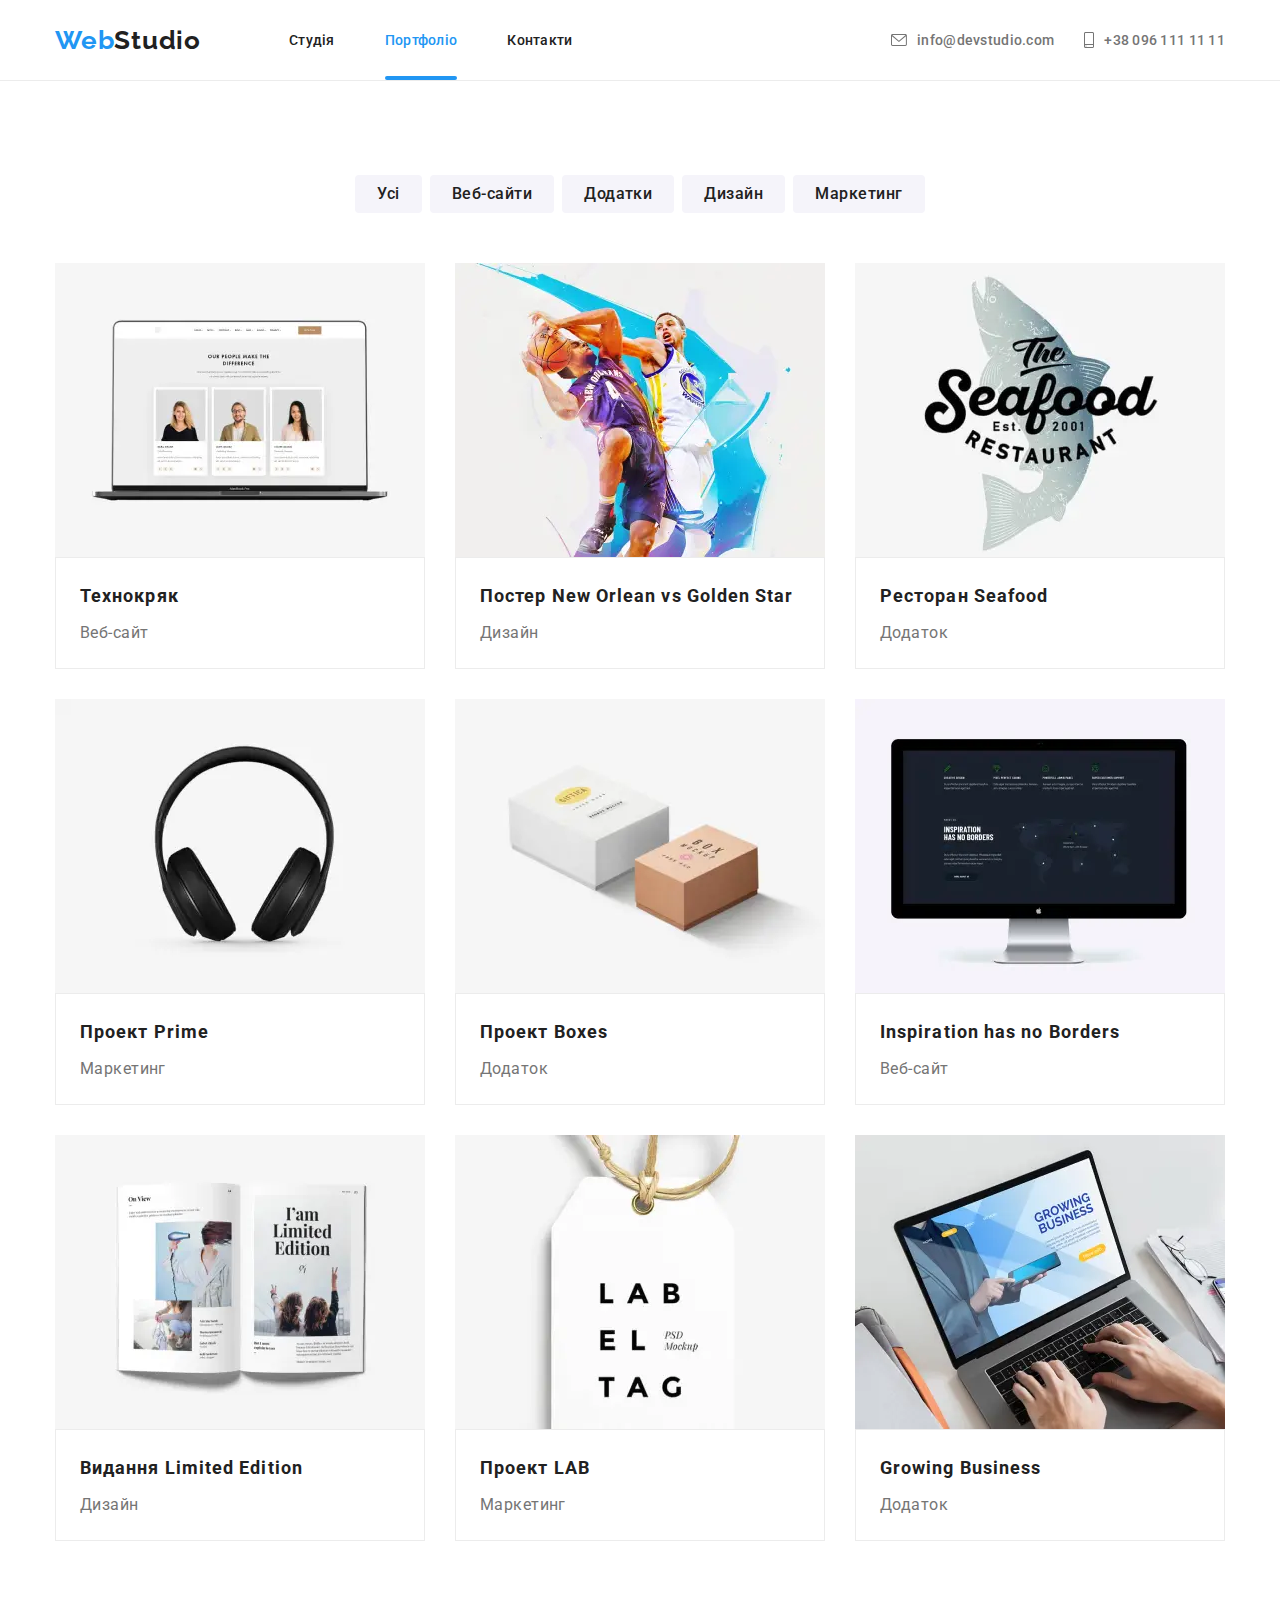
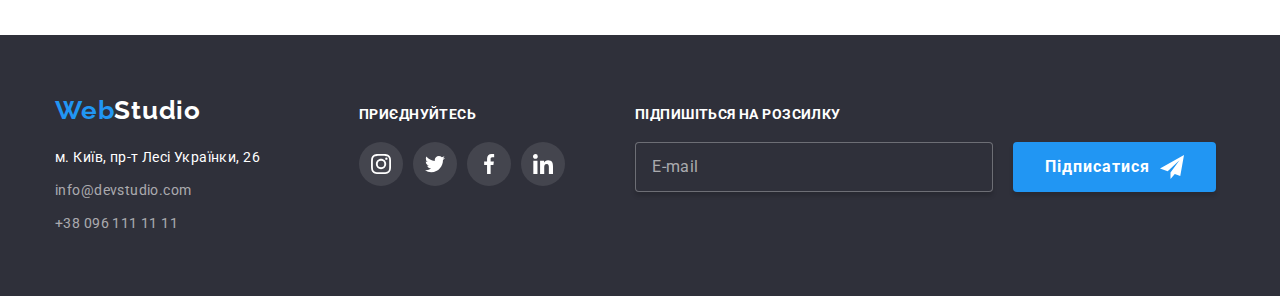
==== commit cb7a014a: "hw-08 2.0" ====
--- a/portfolio.html
+++ b/portfolio.html
@@ -79,7 +79,7 @@
                             <a class="mobile-menu-nav__link link" href="./index.html">Студія</a>
                         </li>
                         <li class="mobile-menu-nav__item">
-                            <a class="mobile-menu-nav__link link" href="./portfolio.html">Портфоліо</a>
+                            <a class="mobile-menu-nav__link menu__link_current link" href="./portfolio.html">Портфоліо</a>
                         </li>
                         <li class="mobile-menu-nav__item">
                             <a class=" mobile-menu-nav__link link" href="#contacts">Контакти</a>
--- a/css/main.min.css
+++ b/css/main.min.css
@@ -1 +1 @@
-:root{--primary-font: "Roboto", sans-serif;--secondary-font: "Raleway", sans-serif;--primary-title-color: #212121;--primary-text-color: #757575;--accent-color: #2196F3;--accent-second-color: #188CE8;--primary-bgc-color: #fff;--primary-body-color: #000;--section-bcg-color: #2F303A;--portfolio-btn-grey-color: #F5F4FA;--footer-contacts-color: rgba(255, 255, 255, 0.6);--footer-elipse-color: rgba(255, 255, 255, 0.1);--primary-border: 1px solid #ECECEC;--fill-social-icon: #AFB1B8;--hero-bgc:#C4C4C4}.visually-hidden{position:absolute;white-space:nowrap;width:1px;height:1px;overflow:hidden;border:0;padding:0;clip:rect(0 0 0 0);clip-path:inset(50%);margin:-1px}h1,h2,h3,h4,h5,h6,p{margin-top:0;margin-bottom:0}ul{margin-top:0;margin-bottom:0;padding-left:0}*{box-sizing:border-box}.list{list-style:none;padding-left:0}.link{text-decoration:none}body{color:var(--primary-body-color);background-color:var(--primary-bgc-color);font-family:var(--primary-font);font-size:14px;letter-spacing:.03em}img{display:block;max-width:100%;height:auto}button{display:block;margin:0 auto;font-family:inherit;cursor:pointer;border:none;border-radius:4px}.section{padding-bottom:60px;padding-top:60px}.section-title{font-size:28px;font-weight:700;line-height:1.1785714286;color:var(--primary-title-color);text-align:center;margin-bottom:30px;letter-spacing:.03em}.section-list{display:flex;gap:30px}@media screen and (min-width: 1200px){.section{padding-bottom:94px;padding-top:94px}.section-title{font-size:36px;font-weight:700;line-height:1.1666666667;margin-bottom:50px}}.container{padding-left:15px;padding-right:15px}@media screen and (min-width: 480px){.container{width:480px;margin-left:auto;margin-right:auto}}@media screen and (min-width: 768px){.container{width:768px}}@media screen and (min-width: 1200px){.container{width:1200px}}.modal{max-width:100%;position:absolute;top:50%;left:50%;padding:40px;transform:translate(-50%, -50%);width:450px;height:609px;background:var(--primary-bgc-color);box-shadow:0px 1px 3px rgba(0,0,0,.12),0px 1px 1px rgba(0,0,0,.14),0px 2px 1px rgba(0,0,0,.2);border-radius:4px}.modal-submit-button{font-size:16px;font-weight:700;line-height:1.875;background-color:var(--accent-color);color:var(--primary-bgc-color);align-items:center;text-align:center;letter-spacing:.06em;padding:10px 52px;box-shadow:0px 4px 4px rgba(0,0,0,.15);border-radius:4px;transition-property:background-color,color;transition-duration:250ms;transition-timing-function:cubic-bezier(0.4, 0, 0.2, 1)}.modal-submit-button:hover,.modal-submit-button:focus,.modal-submit-button:active{background-color:var(--accent-second-color);color:var(--primary-bgc-color)}.modal-close-button{display:flex;align-items:center;justify-content:center;border-radius:50%;position:absolute;top:8px;right:8px;width:30px;height:30px;background-color:var(--primary-bgc-color);border:1px solid rgba(0,0,0,.1);padding:0}.modal-close__icon{transition-property:fill;transition-duration:250ms;transition-timing-function:cubic-bezier(0.4, 0, 0.2, 1)}.modal-close__icon:hover,.modal-close__icon:focus{fill:var(--accent-color)}@media screen and (min-width: 1200px){.modal{width:528px;height:581px}}.modal-form{display:flex;flex-direction:column}.modal-form-title{font-size:20px;font-weight:700;line-height:1.5;text-align:center;letter-spacing:.03em;color:var(--primary-title-color);margin-bottom:12px}.form-field__input{width:100%;height:40px;border:1px solid rgba(33,33,33,.2);border-radius:4px;padding-left:42px;transition-property:border-color;transition-duration:250ms;transition-timing-function:cubic-bezier(0.4, 0, 0.2, 1)}.form-field__input:focus{outline:none;border-color:var(--accent-color)}.form-block{margin-bottom:10px}.comment-block{margin-bottom:20px}.comment-field__input{padding:12px 16px;width:100%;height:120px;border:1px solid rgba(33,33,33,.2);border-radius:4px;transition-property:border-color;transition-duration:250ms;transition-timing-function:cubic-bezier(0.4, 0, 0.2, 1);resize:none}.comment-field__input::placeholder{font-size:12px;font-weight:400;line-height:1.1666666667;letter-spacing:.01em;color:rgba(117,117,117,.5)}.comment-field__input:focus{outline:none;border-color:var(--accent-color)}.form-field__title{font-size:12px;font-weight:400;line-height:1.1666666667;display:block;margin-bottom:4px;letter-spacing:.01em;color:var(--primary-text-color)}.form-field__icon{position:absolute;top:50%;left:12px;transform:translateY(-50%);color:var(--primary-title-color);transition-duration:250ms;transition-timing-function:cubic-bezier(0.4, 0, 0.2, 1)}.form-field__input:focus+.form-field__icon{fill:var(--accent-color)}.modal-form__field{display:block;position:relative;transition-property:fill;transition-duration:250ms;transition-timing-function:cubic-bezier(0.4, 0, 0.2, 1)}.checkbox-block{display:flex;align-items:center;margin-bottom:30px;justify-content:center}.checkbox-active{border:2px solid var(--primary-title-color);border-radius:3px;cursor:pointer;fill:rgba(0,0,0,0);margin-right:7px}.checkbox-form__area:focus+.checkbox-active{box-shadow:0 0 0 1px var(--primary-body-color);transition-duration:250ms;transition-timing-function:cubic-bezier(0.4, 0, 0.2, 1)}.checkbox-form__area:checked+.checkbox-active .checkbox-active__icon{display:block}.checkbox-form__area:checked+.checkbox-active{border:none}.checkbox-active__icon{display:none}.modal-rules__link{color:var(--accent-color)}.modal-rules__text{font-size:12px;font-weight:400;line-height:1.1666666667;letter-spacing:.03em;color:var(--primary-text-color)}@media screen and (min-width: 1200px){.modal-rules__text{font-size:14px;font-weight:400;line-height:1.7142857143}.modal-form-title{font-size:20px;font-weight:700;line-height:1.15}}.logo{font-size:26px;font-weight:700;line-height:1.1923076923;font-family:var(--secondary-font);letter-spacing:.03em;margin-right:88px;color:var(--primary-title-color)}.web-logo{color:var(--accent-color)}@media screen and (min-width: 768px)and (max-width: 1199px){.footer-logo .logo{margin-right:0}.footer-logo{text-align:center}}@media screen and (min-width: 1200px){.footer-logo{margin-right:70px}}.backdrop{position:fixed;top:0;left:0;z-index:100;width:100%;height:100%;background-color:rgba(0,0,0,.2);transition-property:opacity,visibility;transition-duration:250ms;transition-timing-function:cubic-bezier(0.4, 0, 0.2, 1)}.backdrop.is-hidden{opacity:0;visibility:hidden;pointer-events:none}.subscribe__title{font-size:14px;font-weight:700;line-height:1.1428571429;letter-spacing:.03em;text-transform:uppercase;margin-bottom:20px}.footer-form{display:flex;flex-direction:column;align-items:center;justify-content:center;gap:20px;max-width:100%}.subscribe-field{max-width:100%}.subscribe-form{width:450px;height:50px;max-width:100%;padding-left:16px;color:var(--footer-contacts-color);background-color:var(--section-bcg-color);border:1px solid rgba(255,255,255,.3);border-radius:4px;box-shadow:0px 4px 4px 0px rgba(0,0,0,.15);transition-property:border-color;transition-duration:250ms;transition-timing-function:cubic-bezier(0.4, 0, 0.2, 1)}.subscribe-form::placeholder{font-weight:400;font-size:16px;line-height:20px;letter-spacing:.03em;color:var(--footer-contacts-color)}.subscribe-form:focus{outline:none;border-color:var(--accent-color)}.subscribe-button{font-size:16px;font-weight:700;line-height:1.875;display:flex;align-items:center;justify-content:center;gap:10px;background-color:var(--accent-color);color:var(--primary-bgc-color);align-items:center;text-align:center;letter-spacing:.06em;padding:10px 32px;box-shadow:0px 4px 4px rgba(0,0,0,.15);border-radius:4px;transition-property:background-color,color;transition-duration:250ms;transition-timing-function:cubic-bezier(0.4, 0, 0.2, 1)}.subscribe-button:hover,.subscribe-button:focus,.subscribe-button:active{background-color:var(--accent-second-color);color:var(--primary-bgc-color)}@media screen and (min-width: 1200px){.footer-form{flex-direction:row}.subscribe-form{width:358px}}@media screen and (max-width: 767px){.mobile-menu{position:fixed;top:0;left:0;z-index:100;width:100%;height:100%;background-color:var(--primary-bgc-color);opacity:0;visibility:hidden;pointer-events:none;transition-property:opacity,visibility;transition-duration:250ms;transition-timing-function:cubic-bezier(0.4, 0, 0.2, 1)}.mobile-menu__container{position:relative;padding-left:40px}.mobile-menu-nav{padding-top:48px;margin-bottom:302px}.mobile-menu-nav__link{font-size:40px;font-weight:500;line-height:1.175;letter-spacing:.02em;color:var(--primary-title-color);transition-property:color;transition-duration:250ms;transition-timing-function:cubic-bezier(0.4, 0, 0.2, 1)}.mobile-menu-nav__link:hover,.mobile-menu-nav__link:focus{color:var(--accent-color)}.mobile-menu-nav__item{margin-bottom:32px}.mobile-menu-nav__item:last-child{margin-bottom:0}.mobile-menu.is-open{opacity:1;visibility:visible;pointer-events:auto}.mobile-menu__close-button{position:absolute;right:15px;top:10px;border:0;background-color:rgba(0,0,0,0);line-height:0;padding:0}.mobile-menu__close-icon{fill:var(--primary-title-color);transition-property:fill;transition-duration:250ms;transition-timing-function:cubic-bezier(0.4, 0, 0.2, 1)}.mobile-menu__close-icon:hover,.mobile-menu__close-icon:focus{fill:var(--accent-color)}.mobile-menu-contacts__phone{font-size:34px;font-weight:500;line-height:1.1764705882;letter-spacing:.02em;color:var(--accent-color)}.mobile-menu-contacts__item:first-child{margin-bottom:32px}.mobile-menu-contacts__mail{font-size:24px;font-weight:500;line-height:1.1666666667;letter-spacing:.02em;color:var(--primary-text-color)}.mobile-menu-contacts{margin-bottom:64px}.mobile-menu-social__list{display:flex;justify-content:baseline;align-items:center;gap:20px}.mobile-menu-social__link{font-size:18px;font-weight:500;line-height:1.2222222222;letter-spacing:.02em;color:var(--accent-color);position:relative}.line::after{content:"";position:absolute;top:10px;width:22px;height:0;border:1px solid rgba(33,33,33,.2);transform:rotate(90deg)}}@media screen and (min-width: 768px){.mobile-menu{display:none}}.page-header{border-bottom:var(--primary-border)}.page-header__container{display:flex;justify-content:space-between;align-items:center}@media screen and (max-width: 767px){.menu{display:none}.contacts{display:none}.mobile-menu-button{border:none;background-color:rgba(0,0,0,0);padding:0;line-height:0;margin:0}.page-header{padding:10px 0 10px 0}}@media screen and (min-width: 768px){.mobile-menu-button{display:none}.menu{display:flex;column-gap:50px}.menu__item{padding-top:32px;padding-bottom:32px}.page-nav{display:flex;align-items:center}.link{color:var(--primary-title-color)}.menu__link_current.link{color:var(--accent-color);height:100%}.menu__link_current::after{content:"";position:absolute;display:block;width:100%;height:4px;background-color:var(--accent-color);border-radius:2px;bottom:0}.menu__link{font-size:14px;font-weight:500;line-height:1.1428571429;position:relative;font-family:var(--primary-font);letter-spacing:.02em;transition-property:color;transition-duration:250ms;transition-timing-function:cubic-bezier(0.4, 0, 0.2, 1);padding:32px 0}.contacts__link{font-size:14px;font-weight:500;line-height:1.1428571429;color:var(--primary-text-color);font-family:var(--primary-font);letter-spacing:.02em;display:flex;align-items:center;fill:currentColor;padding:1px 0px;transition-property:color;transition-duration:250ms;transition-timing-function:cubic-bezier(0.4, 0, 0.2, 1)}.icons-header{margin-right:10px}.contactsitem:not(:last-child){margin-top:10px}.contacts{display:block}.contacts__item:not(:last-child){margin-bottom:10px}}@media screen and (min-width: 1200px){.contacts__link:hover,.contacts__link:focus{color:var(--accent-color)}.contacts{display:flex;column-gap:30px;margin-left:auto}.menu .link:hover,.menu .link:focus{color:var(--accent-color)}.contacts__item:not(:last-child){margin-bottom:0}}.hero{background-color:var(--hero-bgc);padding-top:118px;padding-bottom:118px;background-size:cover;height:400px;margin:0 auto;background-position:center;max-width:480px}.hero__title{font-size:26px;font-weight:900;line-height:1.6153846154;color:var(--primary-bgc-color);text-align:center;letter-spacing:.06em;text-transform:uppercase;margin-bottom:30px;width:100%;margin-left:auto;margin-right:auto}.hero__button{font-size:16px;font-weight:700;line-height:1.875;background-color:var(--accent-color);color:var(--primary-bgc-color);align-items:center;text-align:center;letter-spacing:.06em;padding:10px 24px;transition-property:background-color,color;transition-duration:250ms;transition-timing-function:cubic-bezier(0.4, 0, 0.2, 1)}@media screen and (min-width: 480px){.hero__title{width:360px}}@media screen and (min-width: 1200px){.hero__title{width:696px}}@media screen and (max-width: 767px){.hero{background-image:linear-gradient(rgba(47, 48, 58, 0.4), rgba(47, 48, 58, 0.4)),url(../images/mobile-images/background-image-mobile.jpg)}.hero__button{font-size:16px;font-weight:700;line-height:1.875;background-color:var(--accent-color);color:var(--primary-bgc-color);align-items:center;text-align:center;letter-spacing:.06em;padding:10px 24px;transition-property:background-color,color;transition-duration:250ms;transition-timing-function:cubic-bezier(0.4, 0, 0.2, 1)}}@media screen and (min-device-pixel-ratio: 2)and (max-width: 767px),screen and (min-resolution: 192dpi)and (max-width: 767px),screen and (min-resolution: 2dppx)and (max-width: 767px){.hero{background-image:linear-gradient(rgba(47, 48, 58, 0.4), rgba(47, 48, 58, 0.4)),url(../images/mobile-images/background-image-mobile@2x.jpg)}}@media screen and (min-width: 768px){.hero{background-image:linear-gradient(rgba(47, 48, 58, 0.4), rgba(47, 48, 58, 0.4)),url(../images/tablet-images/background-image-tablet.jpg);max-width:769px}}@media screen and (min-device-pixel-ratio: 2)and (min-width: 768px),screen and (min-resolution: 192dpi)and (min-width: 768px),screen and (min-resolution: 2dppx)and (min-width: 768px){.hero{background-image:linear-gradient(rgba(47, 48, 58, 0.4), rgba(47, 48, 58, 0.4)),url(../images/tablet-images/background-image-tablet@2x.jpg)}}@media screen and (min-width: 1200px){.hero{background-image:linear-gradient(rgba(47, 48, 58, 0.4), rgba(47, 48, 58, 0.4)),url(../images/desktop-images/background-image-desktop.jpg);max-width:1600px;height:600px;padding-top:200px;padding-bottom:200px}.hero__title{font-size:44px;font-weight:900;line-height:1.3636363636;width:696px}.hero__button{padding:10px 32px}.hero__button:hover,.hero__button:focus,.hero__button:active{background-color:var(--accent-second-color);color:var(--primary-bgc-color)}}@media screen and (min-device-pixel-ratio: 2)and (min-width: 1200px),screen and (min-resolution: 192dpi)and (min-width: 1200px),screen and (min-resolution: 2dppx)and (min-width: 1200px){.hero{background-image:linear-gradient(rgba(47, 48, 58, 0.4), rgba(47, 48, 58, 0.4)),url(../images/desktop-images/background-image-desktop@2x.jpg)}}.advanteges{padding-top:60px}.advanteges__block{display:flex;justify-content:center;align-items:center;height:120px;width:100%;background-color:var(--portfolio-btn-grey-color);border-radius:4px;margin-bottom:30px}.advanteges-list__items:not(:last-child){margin-bottom:30px}.advanteges__icon{width:70px;height:70px}.advanteges-list{display:flex;flex-direction:column}.advanteges-list .advanteges__title{font-size:14px;font-weight:700;line-height:1.1428571429;color:var(--primary-title-color);text-transform:uppercase;margin-bottom:10px}.advanteges-list .advanteges__text{color:var(--primary-text-color);line-height:1.71}@media screen and (max-width: 767px){.advanteges__title{text-align:center}}@media screen and (min-width: 768px){.advanteges-list{flex-direction:row;flex-wrap:wrap;gap:30px}.advanteges-list__items{width:calc((100% - 30px)/2);margin-bottom:0}}@media screen and (min-width: 1200px){.advanteges{padding-top:94px}.advanteges-list{flex-wrap:nowrap;gap:0}.advanteges-list__items{flex-basis:calc((100% - 90px)/4)}.advanteges-list__items:not(:last-child){margin-right:30px}}.team{background-color:var(--portfolio-btn-grey-color);max-width:100%}.team__card{background-color:var(--primary-bgc-color);box-shadow:0px 1px 3px rgba(0,0,0,.12),0px 1px 1px rgba(0,0,0,.14),0px 2px 1px rgba(0,0,0,.2);border-radius:0px 0px 4px 4px}.team__name{font-size:16px;font-weight:500;line-height:1.1875;color:var(--primary-title-color);text-align:center;margin-bottom:10px}.team__position{font-size:16px;font-weight:400;line-height:1.1875;color:var(--primary-text-color);text-align:center;margin-bottom:16px}.team__info{padding-top:30px;padding-bottom:30px}.social-list__icon{fill:currentColor}.social-list{display:flex;justify-content:center;align-items:center;column-gap:10px}.social-list__link{display:flex;justify-content:center;align-items:center;width:44px;height:44px;border-radius:50%;color:var(--fill-social-icon);transition-property:background-color,color;transition-duration:250ms;transition-timing-function:cubic-bezier(0.4, 0, 0.2, 1)}.social-list__link:hover,.social-list__link:focus{background-color:var(--accent-color);color:var(--primary-bgc-color)}@media screen and (max-width: 767px){.team .section-list{flex-direction:column}}@media screen and (min-width: 768px){.team__card{flex-basis:calc((100% - 30px)/2)}.team .section-list{flex-wrap:wrap}}@media screen and (min-width: 1200px){.team .section-list{flex-wrap:nowrap}}.client-list{display:flex;justify-content:space-around;align-items:center;flex-wrap:wrap;gap:30px}.client__link{display:flex;justify-content:center;align-items:center;border:1px solid currentColor;height:92px;width:100%;border-radius:4px;color:var(--fill-social-icon);transition-property:color;transition-duration:250ms;transition-timing-function:cubic-bezier(0.4, 0, 0.2, 1)}.client__link:hover,.client__link:focus{color:var(--accent-color)}.client__icon{fill:currentColor}@media screen and (max-width: 767px){.client__item{width:calc((100% - 30px)/2)}}@media screen and (min-width: 768px){.client__item{width:calc((100% - 60px)/3)}}@media screen and (min-width: 1200px){.client__item{width:14.2857142857%}}.page-footer{padding-top:60px;padding-bottom:60px}.page-footer,.page-footer .link{background-color:var(--section-bcg-color);color:var(--primary-bgc-color);font-style:normal;flex-direction:column;transition-property:color;transition-duration:250ms;transition-timing-function:cubic-bezier(0.4, 0, 0.2, 1)}.page-footer .contacts-footer__link.mail,.page-footer .contacts-footer__link.phone,.page-footer .link .contacts-footer__link.mail,.page-footer .link .contacts-footer__link.phone{color:var(--footer-contacts-color)}.contacts-footer__list .link:hover,.contacts-footer__list .link:focus{color:var(--accent-color)}.contacts-footer__item{font-family:var(--primary-font);font-size:14px;line-height:1.71}.contacts-footer__item:not(:last-child){margin-bottom:9px}.contacts-footer{margin-top:20px}.footer-social__list{display:flex;column-gap:10px;justify-content:center}.footer-contact__link{display:flex;justify-content:center;align-items:center;width:44px;height:44px;border-radius:50%;background-color:var(--footer-elipse-color);color:var(--primary-bgc-color);transition-property:background-color;transition-duration:250ms;transition-timing-function:cubic-bezier(0.4, 0, 0.2, 1)}.footer-contact__link:hover,.footer-contact__link:focus{background-color:var(--accent-color)}.footer-contact__icon{fill:currentColor}.footer-flex{display:flex}.social-link__title{font-size:14px;font-weight:700;line-height:1.1428571429;margin-bottom:20px}@media screen and (max-width: 767px){.logo{margin-right:0}.footer-flex{flex-direction:column;text-align:center;gap:60px}}@media screen and (min-width: 1200px){.footer-flex{align-items:baseline}.footer-social-block{margin-right:70px}}@media screen and (min-width: 768px)and (max-width: 1199px){.footer-flex{align-items:baseline;justify-content:space-around;flex-wrap:wrap;gap:60px}.subscribe__title{text-align:center}.social-link__title{text-align:center}}.portfolio-card-list{display:flex;flex-wrap:wrap;gap:30px}.portfolio-card-list .portfolio-card__title{font-size:18px;font-weight:700;line-height:2;color:var(--primary-title-color);letter-spacing:.06em;margin-bottom:4px}.portfolio-card-list .portfolio-card__text{color:var(--primary-text-color);font-size:16px;line-height:1.87}.portfolio-card__info{padding:20px 24px;border:var(--primary-border);border-top:2 solid rgba(0,0,0,0);flex-grow:1}.portfolio-card__link{display:flex;flex-direction:column;height:100%}.portfolio-card__link:hover,.portfolio-card__link:focus{box-shadow:0px 1px 1px rgba(0,0,0,.12),0px 4px 4px rgba(0,0,0,.06),1px 4px 6px rgba(0,0,0,.16)}.portfolio-card__link:hover .overlay__text,.portfolio-card__link:focus .overlay__text{transform:translate(0%)}.portfolio-card__link:hover .portfolio__overlay,.portfolio-card__link:focus .portfolio__overlay{box-shadow:0px 4px 4px rgba(0,0,0,.25)}.portfolio__overlay{position:relative;overflow:hidden}.overlay__text{font-size:18px;font-weight:400;line-height:1.5555555556;position:absolute;left:0;top:0;width:100%;height:100%;background-color:rgba(33,150,243,.9);color:var(--primary-bgc-color);letter-spacing:.03em;padding:63px 24px;overflow:auto;transform:translateY(100%);transition-property:transform,box-shadow;transition-duration:250ms;transition-timing-function:cubic-bezier(0.4, 0, 0.2, 1)}.filter-button{font-size:16px;font-weight:500;line-height:1.625;background-color:var(--portfolio-btn-grey-color);color:var(--primary-title-color);text-align:center;letter-spacing:.03em;padding:6px 22px;transition-property:color,background-color,box-shadow;transition-duration:250ms;transition-timing-function:cubic-bezier(0.4, 0, 0.2, 1)}.filter-button:hover,.filter-button:focus{color:var(--primary-bgc-color);background-color:var(--accent-second-color);box-shadow:0px 3px 1px rgba(0,0,0,.1),0px 1px 2px rgba(0,0,0,.08),0px 2px 2px rgba(0,0,0,.12)}.filter-button-list{display:flex;justify-content:center;margin-bottom:40px}.filter-button-item{margin-right:8px}.filter-button-item:last-child{margin-right:0}@media screen and (max-width: 440px){.overlay__text{font-size:4vw;padding:7vw}}@media screen and (max-width: 767px){.filter-button-list{flex-wrap:wrap;max-width:326px;column-gap:8px;row-gap:15px;justify-content:flex-start}.portfolio-card-list{flex-direction:column}.filter-button-item{margin-right:0}}@media screen and (min-width: 768px){.filter-button-list{margin-bottom:20px}.portfolio-card__title{width:304px}}@media screen and (min-width: 1200px){.filter-button-list{margin-bottom:50px}}@media screen and (max-width: 1199px){.services{display:none}}@media screen and (min-width: 1200px){.services{padding-bottom:94px}.services-block{position:relative}.services-block__overlay{font-size:14px;font-weight:700;line-height:1.1428571429;display:flex;align-items:center;justify-content:center;position:absolute;bottom:0;width:100%;height:70px;text-transform:uppercase;color:var(--primary-bgc-color);background-color:rgba(47,48,58,.8)}}/*# sourceMappingURL=main.min.css.map */+:root{--primary-font: "Roboto", sans-serif;--secondary-font: "Raleway", sans-serif;--primary-title-color: #212121;--primary-text-color: #757575;--accent-color: #2196F3;--accent-second-color: #188CE8;--primary-bgc-color: #fff;--primary-body-color: #000;--section-bcg-color: #2F303A;--portfolio-btn-grey-color: #F5F4FA;--footer-contacts-color: rgba(255, 255, 255, 0.6);--footer-elipse-color: rgba(255, 255, 255, 0.1);--primary-border: 1px solid #ECECEC;--fill-social-icon: #AFB1B8;--hero-bgc:#C4C4C4}.visually-hidden{position:absolute;white-space:nowrap;width:1px;height:1px;overflow:hidden;border:0;padding:0;clip:rect(0 0 0 0);clip-path:inset(50%);margin:-1px}h1,h2,h3,h4,h5,h6,p{margin-top:0;margin-bottom:0}ul{margin-top:0;margin-bottom:0;padding-left:0}*{box-sizing:border-box}.list{list-style:none;padding-left:0}.link{text-decoration:none}body{color:var(--primary-body-color);background-color:var(--primary-bgc-color);font-family:var(--primary-font);font-size:14px;letter-spacing:.03em}img{display:block;max-width:100%;height:auto}button{display:block;margin:0 auto;font-family:inherit;cursor:pointer;border:none;border-radius:4px}.section{padding-bottom:60px;padding-top:60px}.section-title{font-size:28px;font-weight:700;line-height:1.1785714286;color:var(--primary-title-color);text-align:center;margin-bottom:30px;letter-spacing:.03em}.section-list{display:flex;gap:30px}@media screen and (min-width: 1200px){.section{padding-bottom:94px;padding-top:94px}.section-title{font-size:36px;font-weight:700;line-height:1.1666666667;margin-bottom:50px}}.container{padding-left:15px;padding-right:15px}@media screen and (min-width: 480px){.container{width:480px;margin-left:auto;margin-right:auto}}@media screen and (min-width: 768px){.container{width:768px}}@media screen and (min-width: 1200px){.container{width:1200px}}.modal{max-width:100%;position:absolute;top:50%;left:50%;padding:40px;transform:translate(-50%, -50%);width:450px;height:609px;background:var(--primary-bgc-color);box-shadow:0px 1px 3px rgba(0,0,0,.12),0px 1px 1px rgba(0,0,0,.14),0px 2px 1px rgba(0,0,0,.2);border-radius:4px}.modal-submit-button{font-size:16px;font-weight:700;line-height:1.875;background-color:var(--accent-color);color:var(--primary-bgc-color);align-items:center;text-align:center;letter-spacing:.06em;padding:10px 52px;box-shadow:0px 4px 4px rgba(0,0,0,.15);border-radius:4px;transition-property:background-color,color;transition-duration:250ms;transition-timing-function:cubic-bezier(0.4, 0, 0.2, 1)}.modal-submit-button:hover,.modal-submit-button:focus,.modal-submit-button:active{background-color:var(--accent-second-color);color:var(--primary-bgc-color)}.modal-close-button{display:flex;align-items:center;justify-content:center;border-radius:50%;position:absolute;top:8px;right:8px;width:30px;height:30px;background-color:var(--primary-bgc-color);border:1px solid rgba(0,0,0,.1);padding:0}.modal-close__icon{transition-property:fill;transition-duration:250ms;transition-timing-function:cubic-bezier(0.4, 0, 0.2, 1)}.modal-close__icon:hover,.modal-close__icon:focus{fill:var(--accent-color)}@media screen and (min-width: 1200px){.modal{width:528px;height:581px}}.modal-form{display:flex;flex-direction:column}.modal-form-title{font-size:20px;font-weight:700;line-height:1.5;text-align:center;letter-spacing:.03em;color:var(--primary-title-color);margin-bottom:12px}.form-field__input{width:100%;height:40px;border:1px solid rgba(33,33,33,.2);border-radius:4px;padding-left:42px;transition-property:border-color;transition-duration:250ms;transition-timing-function:cubic-bezier(0.4, 0, 0.2, 1)}.form-field__input:focus{outline:none;border-color:var(--accent-color)}.form-block{margin-bottom:10px}.comment-block{margin-bottom:20px}.comment-field__input{padding:12px 16px;width:100%;height:120px;border:1px solid rgba(33,33,33,.2);border-radius:4px;transition-property:border-color;transition-duration:250ms;transition-timing-function:cubic-bezier(0.4, 0, 0.2, 1);resize:none}.comment-field__input::placeholder{font-size:12px;font-weight:400;line-height:1.1666666667;letter-spacing:.01em;color:rgba(117,117,117,.5)}.comment-field__input:focus{outline:none;border-color:var(--accent-color)}.form-field__title{font-size:12px;font-weight:400;line-height:1.1666666667;display:block;margin-bottom:4px;letter-spacing:.01em;color:var(--primary-text-color)}.form-field__icon{position:absolute;top:50%;left:12px;transform:translateY(-50%);color:var(--primary-title-color);transition-duration:250ms;transition-timing-function:cubic-bezier(0.4, 0, 0.2, 1)}.form-field__input:focus+.form-field__icon{fill:var(--accent-color)}.modal-form__field{display:block;position:relative;transition-property:fill;transition-duration:250ms;transition-timing-function:cubic-bezier(0.4, 0, 0.2, 1)}.checkbox-block{display:flex;align-items:center;margin-bottom:30px;justify-content:center}.checkbox-active{border:2px solid var(--primary-title-color);border-radius:3px;cursor:pointer;fill:rgba(0,0,0,0);margin-right:7px}.checkbox-form__area:focus+.checkbox-active{box-shadow:0 0 0 1px var(--primary-body-color);transition-duration:250ms;transition-timing-function:cubic-bezier(0.4, 0, 0.2, 1)}.checkbox-form__area:checked+.checkbox-active .checkbox-active__icon{display:block}.checkbox-form__area:checked+.checkbox-active{border:none}.checkbox-active__icon{display:none}.modal-rules__link{color:var(--accent-color)}.modal-rules__text{font-size:12px;font-weight:400;line-height:1.1666666667;letter-spacing:.03em;color:var(--primary-text-color)}@media screen and (min-width: 1200px){.modal-rules__text{font-size:14px;font-weight:400;line-height:1.7142857143}.modal-form-title{font-size:20px;font-weight:700;line-height:1.15}}.logo{font-size:26px;font-weight:700;line-height:1.1923076923;font-family:var(--secondary-font);letter-spacing:.03em;margin-right:88px;color:var(--primary-title-color)}.web-logo{color:var(--accent-color)}@media screen and (min-width: 768px)and (max-width: 1199px){.footer-logo .logo{margin-right:0}.footer-logo{text-align:center}}@media screen and (min-width: 1200px){.footer-logo{margin-right:70px}}.backdrop{position:fixed;top:0;left:0;z-index:100;width:100%;height:100%;background-color:rgba(0,0,0,.2);transition-property:opacity,visibility;transition-duration:250ms;transition-timing-function:cubic-bezier(0.4, 0, 0.2, 1)}.backdrop.is-hidden{opacity:0;visibility:hidden;pointer-events:none}.subscribe__title{font-size:14px;font-weight:700;line-height:1.1428571429;letter-spacing:.03em;text-transform:uppercase;margin-bottom:20px}.footer-form{display:flex;flex-direction:column;align-items:center;justify-content:center;gap:20px;max-width:100%}.subscribe-field{max-width:100%}.subscribe-form{width:450px;height:50px;max-width:100%;padding-left:16px;color:var(--footer-contacts-color);background-color:var(--section-bcg-color);border:1px solid rgba(255,255,255,.3);border-radius:4px;box-shadow:0px 4px 4px 0px rgba(0,0,0,.15);transition-property:border-color;transition-duration:250ms;transition-timing-function:cubic-bezier(0.4, 0, 0.2, 1)}.subscribe-form::placeholder{font-weight:400;font-size:16px;line-height:20px;letter-spacing:.03em;color:var(--footer-contacts-color)}.subscribe-form:focus{outline:none;border-color:var(--accent-color)}.subscribe-button{font-size:16px;font-weight:700;line-height:1.875;display:flex;align-items:center;justify-content:center;gap:10px;background-color:var(--accent-color);color:var(--primary-bgc-color);align-items:center;text-align:center;letter-spacing:.06em;padding:10px 32px;box-shadow:0px 4px 4px rgba(0,0,0,.15);border-radius:4px;transition-property:background-color,color;transition-duration:250ms;transition-timing-function:cubic-bezier(0.4, 0, 0.2, 1)}.subscribe-button:hover,.subscribe-button:focus,.subscribe-button:active{background-color:var(--accent-second-color);color:var(--primary-bgc-color)}@media screen and (min-width: 1200px){.footer-form{flex-direction:row}.subscribe-form{width:358px}}@media screen and (max-width: 767px){.mobile-menu{position:fixed;top:0;left:0;z-index:100;width:100%;height:100%;background-color:var(--primary-bgc-color);opacity:0;visibility:hidden;pointer-events:none;transition-property:opacity,visibility;transition-duration:250ms;transition-timing-function:cubic-bezier(0.4, 0, 0.2, 1)}.mobile-menu__container{position:relative;padding-left:40px;display:flex;flex-direction:column;height:100%}.mobile-menu-nav{padding-top:48px;margin-bottom:auto}.mobile-menu-nav__link{font-size:40px;font-weight:500;line-height:1.175;letter-spacing:.02em;color:var(--primary-title-color);transition-property:color;transition-duration:250ms;transition-timing-function:cubic-bezier(0.4, 0, 0.2, 1)}.mobile-menu-nav__link:hover,.mobile-menu-nav__link:focus,.mobile-menu-nav__link:active{color:var(--accent-color)}.mobile-menu-nav__item{margin-bottom:32px}.mobile-menu-nav__item:last-child{margin-bottom:0}.mobile-menu.is-open{opacity:1;visibility:visible;pointer-events:auto}.mobile-menu__close-button{position:absolute;right:15px;top:10px;border:0;background-color:rgba(0,0,0,0);line-height:0;padding:0}.mobile-menu__close-icon{fill:var(--primary-title-color);transition-property:fill;transition-duration:250ms;transition-timing-function:cubic-bezier(0.4, 0, 0.2, 1)}.mobile-menu__close-icon:hover,.mobile-menu__close-icon:focus{fill:var(--accent-color)}.mobile-menu-contacts__phone{font-size:34px;font-weight:500;line-height:1.1764705882;letter-spacing:.02em;color:var(--accent-color)}.mobile-menu-contacts__item:first-child{margin-bottom:32px}.mobile-menu-contacts__mail{font-size:24px;font-weight:500;line-height:1.1666666667;letter-spacing:.02em;color:var(--primary-text-color)}.mobile-menu-contacts{margin-bottom:64px}.mobile-menu-social__list{display:flex;justify-content:baseline;align-items:center;gap:20px;flex-wrap:wrap}.mobile-menu-social__link{font-size:18px;font-weight:500;line-height:1.2222222222;letter-spacing:.02em;color:var(--accent-color);position:relative}.line::after{content:"";position:absolute;top:10px;width:22px;height:0;border:1px solid rgba(33,33,33,.2);transform:rotate(90deg)}}@media screen and (min-width: 768px){.mobile-menu{display:none}}.page-header{border-bottom:var(--primary-border)}.page-header__container{display:flex;justify-content:space-between;align-items:center}.menu__link_current.link{color:var(--accent-color);height:100%}@media screen and (max-width: 767px){.menu{display:none}.contacts{display:none}.mobile-menu-button{border:none;background-color:rgba(0,0,0,0);padding:0;line-height:0;margin:0}.page-header{padding:10px 0 10px 0}}@media screen and (min-width: 768px){.mobile-menu-button{display:none}.menu{display:flex;column-gap:50px}.menu__item{padding-top:32px;padding-bottom:32px}.page-nav{display:flex;align-items:center}.link{color:var(--primary-title-color)}.menu__link_current::after{content:"";position:absolute;display:block;width:100%;height:4px;background-color:var(--accent-color);border-radius:2px;bottom:0}.menu__link{font-size:14px;font-weight:500;line-height:1.1428571429;position:relative;font-family:var(--primary-font);letter-spacing:.02em;transition-property:color;transition-duration:250ms;transition-timing-function:cubic-bezier(0.4, 0, 0.2, 1);padding:32px 0}.contacts__link{font-size:14px;font-weight:500;line-height:1.1428571429;color:var(--primary-text-color);font-family:var(--primary-font);letter-spacing:.02em;display:flex;align-items:center;fill:currentColor;padding:1px 0px;transition-property:color;transition-duration:250ms;transition-timing-function:cubic-bezier(0.4, 0, 0.2, 1)}.icons-header{margin-right:10px}.contactsitem:not(:last-child){margin-top:10px}.contacts{display:block}.contacts__item:not(:last-child){margin-bottom:10px}}@media screen and (min-width: 1200px){.contacts__link:hover,.contacts__link:focus{color:var(--accent-color)}.contacts{display:flex;column-gap:30px;margin-left:auto}.menu .link:hover,.menu .link:focus{color:var(--accent-color)}.contacts__item:not(:last-child){margin-bottom:0}}.hero{background-color:var(--hero-bgc);padding-top:118px;padding-bottom:118px;background-size:cover;height:400px;margin:0 auto;background-position:center;max-width:480px}.hero__title{font-size:26px;font-weight:900;line-height:1.6153846154;color:var(--primary-bgc-color);text-align:center;letter-spacing:.06em;text-transform:uppercase;margin-bottom:30px;width:100%;margin-left:auto;margin-right:auto}.hero__button{font-size:16px;font-weight:700;line-height:1.875;background-color:var(--accent-color);color:var(--primary-bgc-color);align-items:center;text-align:center;letter-spacing:.06em;padding:10px 24px;transition-property:background-color,color;transition-duration:250ms;transition-timing-function:cubic-bezier(0.4, 0, 0.2, 1)}@media screen and (min-width: 480px){.hero__title{width:360px}}@media screen and (min-width: 1200px){.hero__title{width:696px}}@media screen and (max-width: 767px){.hero{background-image:linear-gradient(rgba(47, 48, 58, 0.4), rgba(47, 48, 58, 0.4)),url(../images/mobile-images/background-image-mobile.jpg)}.hero__button{font-size:16px;font-weight:700;line-height:1.875;background-color:var(--accent-color);color:var(--primary-bgc-color);align-items:center;text-align:center;letter-spacing:.06em;padding:10px 24px;transition-property:background-color,color;transition-duration:250ms;transition-timing-function:cubic-bezier(0.4, 0, 0.2, 1)}}@media screen and (min-device-pixel-ratio: 2)and (max-width: 767px),screen and (min-resolution: 192dpi)and (max-width: 767px),screen and (min-resolution: 2dppx)and (max-width: 767px){.hero{background-image:linear-gradient(rgba(47, 48, 58, 0.4), rgba(47, 48, 58, 0.4)),url(../images/mobile-images/background-image-mobile@2x.jpg)}}@media screen and (min-width: 768px){.hero{background-image:linear-gradient(rgba(47, 48, 58, 0.4), rgba(47, 48, 58, 0.4)),url(../images/tablet-images/background-image-tablet.jpg);max-width:769px}}@media screen and (min-device-pixel-ratio: 2)and (min-width: 768px),screen and (min-resolution: 192dpi)and (min-width: 768px),screen and (min-resolution: 2dppx)and (min-width: 768px){.hero{background-image:linear-gradient(rgba(47, 48, 58, 0.4), rgba(47, 48, 58, 0.4)),url(../images/tablet-images/background-image-tablet@2x.jpg)}}@media screen and (min-width: 1200px){.hero{background-image:linear-gradient(rgba(47, 48, 58, 0.4), rgba(47, 48, 58, 0.4)),url(../images/desktop-images/background-image-desktop.jpg);max-width:1600px;height:600px;padding-top:200px;padding-bottom:200px}.hero__title{font-size:44px;font-weight:900;line-height:1.3636363636;width:696px}.hero__button{padding:10px 32px}.hero__button:hover,.hero__button:focus,.hero__button:active{background-color:var(--accent-second-color);color:var(--primary-bgc-color)}}@media screen and (min-device-pixel-ratio: 2)and (min-width: 1200px),screen and (min-resolution: 192dpi)and (min-width: 1200px),screen and (min-resolution: 2dppx)and (min-width: 1200px){.hero{background-image:linear-gradient(rgba(47, 48, 58, 0.4), rgba(47, 48, 58, 0.4)),url(../images/desktop-images/background-image-desktop@2x.jpg)}}.advanteges{padding-top:60px}.advanteges__block{display:flex;justify-content:center;align-items:center;height:120px;width:100%;background-color:var(--portfolio-btn-grey-color);border-radius:4px;margin-bottom:30px}.advanteges__icon{width:70px;height:70px}.advanteges-list{display:flex;flex-direction:column}.advanteges-list .advanteges__title{font-size:14px;font-weight:700;line-height:1.1428571429;color:var(--primary-title-color);text-transform:uppercase;margin-bottom:10px}.advanteges-list .advanteges__text{color:var(--primary-text-color);line-height:1.71}@media screen and (max-width: 767px){.advanteges__title{text-align:center}.advanteges-list__items:not(:last-child){margin-bottom:30px}}@media screen and (min-width: 768px){.advanteges-list{flex-direction:row;flex-wrap:wrap;gap:30px}.advanteges-list__items{width:calc((100% - 30px)/2);margin-bottom:0}}@media screen and (min-width: 1200px){.advanteges{padding-top:94px}.advanteges-list{flex-wrap:nowrap;gap:0}.advanteges-list__items{flex-basis:calc((100% - 90px)/4)}.advanteges-list__items:not(:last-child){margin-right:30px}}.team{background-color:var(--portfolio-btn-grey-color);max-width:100%}.team__card{background-color:var(--primary-bgc-color);box-shadow:0px 1px 3px rgba(0,0,0,.12),0px 1px 1px rgba(0,0,0,.14),0px 2px 1px rgba(0,0,0,.2);border-radius:0px 0px 4px 4px}.team__name{font-size:16px;font-weight:500;line-height:1.1875;color:var(--primary-title-color);text-align:center;margin-bottom:10px}.team__position{font-size:16px;font-weight:400;line-height:1.1875;color:var(--primary-text-color);text-align:center;margin-bottom:16px}.team__info{padding-top:30px;padding-bottom:30px}.social-list__icon{fill:currentColor}.social-list{display:flex;justify-content:center;align-items:center;column-gap:10px}.social-list__link{display:flex;justify-content:center;align-items:center;width:44px;height:44px;border-radius:50%;color:var(--fill-social-icon);transition-property:background-color,color;transition-duration:250ms;transition-timing-function:cubic-bezier(0.4, 0, 0.2, 1)}.social-list__link:hover,.social-list__link:focus{background-color:var(--accent-color);color:var(--primary-bgc-color)}@media screen and (max-width: 767px){.team .section-list{flex-direction:column}}@media screen and (min-width: 768px){.team__card{flex-basis:calc((100% - 30px)/2)}.team .section-list{flex-wrap:wrap}}@media screen and (min-width: 1200px){.team .section-list{flex-wrap:nowrap}}.client-list{display:flex;justify-content:space-around;align-items:center;flex-wrap:wrap;gap:30px}.client__link{display:flex;justify-content:center;align-items:center;border:1px solid currentColor;height:92px;width:100%;border-radius:4px;color:var(--fill-social-icon);transition-property:color;transition-duration:250ms;transition-timing-function:cubic-bezier(0.4, 0, 0.2, 1)}.client__link:hover,.client__link:focus{color:var(--accent-color)}.client__icon{fill:currentColor}@media screen and (max-width: 767px){.client__item{width:calc((100% - 30px)/2)}}@media screen and (min-width: 768px){.client__item{width:calc((100% - 60px)/3)}}@media screen and (min-width: 1200px){.client__item{width:14.2857142857%}}.page-footer{padding-top:60px;padding-bottom:60px}.page-footer,.page-footer .link{background-color:var(--section-bcg-color);color:var(--primary-bgc-color);font-style:normal;flex-direction:column;transition-property:color;transition-duration:250ms;transition-timing-function:cubic-bezier(0.4, 0, 0.2, 1)}.page-footer .contacts-footer__link.mail,.page-footer .contacts-footer__link.phone,.page-footer .link .contacts-footer__link.mail,.page-footer .link .contacts-footer__link.phone{color:var(--footer-contacts-color)}.contacts-footer__list .link:hover,.contacts-footer__list .link:focus{color:var(--accent-color)}.contacts-footer__item{font-family:var(--primary-font);font-size:14px;line-height:1.71}.contacts-footer__item:not(:last-child){margin-bottom:9px}.contacts-footer{margin-top:20px}.footer-social__list{display:flex;column-gap:10px;justify-content:center}.footer-contact__link{display:flex;justify-content:center;align-items:center;width:44px;height:44px;border-radius:50%;background-color:var(--footer-elipse-color);color:var(--primary-bgc-color);transition-property:background-color;transition-duration:250ms;transition-timing-function:cubic-bezier(0.4, 0, 0.2, 1)}.footer-contact__link:hover,.footer-contact__link:focus{background-color:var(--accent-color)}.footer-contact__icon{fill:currentColor}.footer-flex{display:flex}.social-link__title{font-size:14px;font-weight:700;line-height:1.1428571429;margin-bottom:20px}@media screen and (max-width: 767px){.logo{margin-right:0}.footer-flex{flex-direction:column;text-align:center;gap:60px}}@media screen and (min-width: 1200px){.footer-flex{align-items:baseline}.footer-social-block{margin-right:70px}}@media screen and (min-width: 768px)and (max-width: 1199px){.footer-flex{align-items:baseline;justify-content:space-around;flex-wrap:wrap;gap:60px}.subscribe__title{text-align:center}.social-link__title{text-align:center}}.portfolio-card-list{display:flex;flex-wrap:wrap;gap:30px}.portfolio-card-list .portfolio-card__title{font-size:18px;font-weight:700;line-height:2;color:var(--primary-title-color);letter-spacing:.06em;margin-bottom:4px}.portfolio-card-list .portfolio-card__text{color:var(--primary-text-color);font-size:16px;line-height:1.87}.portfolio-card__info{padding:20px 24px;border:var(--primary-border);border-top:2 solid rgba(0,0,0,0);flex-grow:1}.portfolio-card__link{display:flex;flex-direction:column;height:100%}.portfolio-card__link:hover,.portfolio-card__link:focus{box-shadow:0px 1px 1px rgba(0,0,0,.12),0px 4px 4px rgba(0,0,0,.06),1px 4px 6px rgba(0,0,0,.16)}.portfolio-card__link:hover .overlay__text,.portfolio-card__link:focus .overlay__text{transform:translate(0%)}.portfolio-card__link:hover .portfolio__overlay,.portfolio-card__link:focus .portfolio__overlay{box-shadow:0px 4px 4px rgba(0,0,0,.25)}.portfolio__overlay{position:relative;overflow:hidden}.overlay__text{font-size:18px;font-weight:400;line-height:1.5555555556;position:absolute;left:0;top:0;width:100%;height:101%;background-color:rgba(33,150,243,.9);color:var(--primary-bgc-color);letter-spacing:.03em;padding:63px 24px;overflow:auto;transform:translateY(100%);transition-property:transform,box-shadow;transition-duration:250ms;transition-timing-function:cubic-bezier(0.4, 0, 0.2, 1)}.filter-button{font-size:16px;font-weight:500;line-height:1.625;background-color:var(--portfolio-btn-grey-color);color:var(--primary-title-color);text-align:center;letter-spacing:.03em;padding:6px 22px;transition-property:color,background-color,box-shadow;transition-duration:250ms;transition-timing-function:cubic-bezier(0.4, 0, 0.2, 1)}.filter-button:hover,.filter-button:focus{color:var(--primary-bgc-color);background-color:var(--accent-second-color);box-shadow:0px 3px 1px rgba(0,0,0,.1),0px 1px 2px rgba(0,0,0,.08),0px 2px 2px rgba(0,0,0,.12)}.filter-button-list{display:flex;justify-content:center;margin-bottom:40px}.filter-button-item{margin-right:8px}.filter-button-item:last-child{margin-right:0}@media screen and (max-width: 440px){.overlay__text{font-size:4vw;padding:7vw}}@media screen and (max-width: 767px){.filter-button-list{flex-wrap:wrap;column-gap:8px;row-gap:15px;justify-content:flex-start}.portfolio-card-list{flex-direction:column}.filter-button-item{margin-right:0}}@media screen and (min-width: 768px){.filter-button-list{margin-bottom:20px}.portfolio-card__title{width:304px}}@media screen and (min-width: 1200px){.filter-button-list{margin-bottom:50px}.portfolio-card__title{width:100%}}@media screen and (max-width: 1199px){.services{display:none}}@media screen and (min-width: 1200px){.services{padding-bottom:94px}.services-block{position:relative}.services-block__overlay{font-size:14px;font-weight:700;line-height:1.1428571429;display:flex;align-items:center;justify-content:center;position:absolute;bottom:0;width:100%;height:70px;text-transform:uppercase;color:var(--primary-bgc-color);background-color:rgba(47,48,58,.8)}}/*# sourceMappingURL=main.min.css.map */